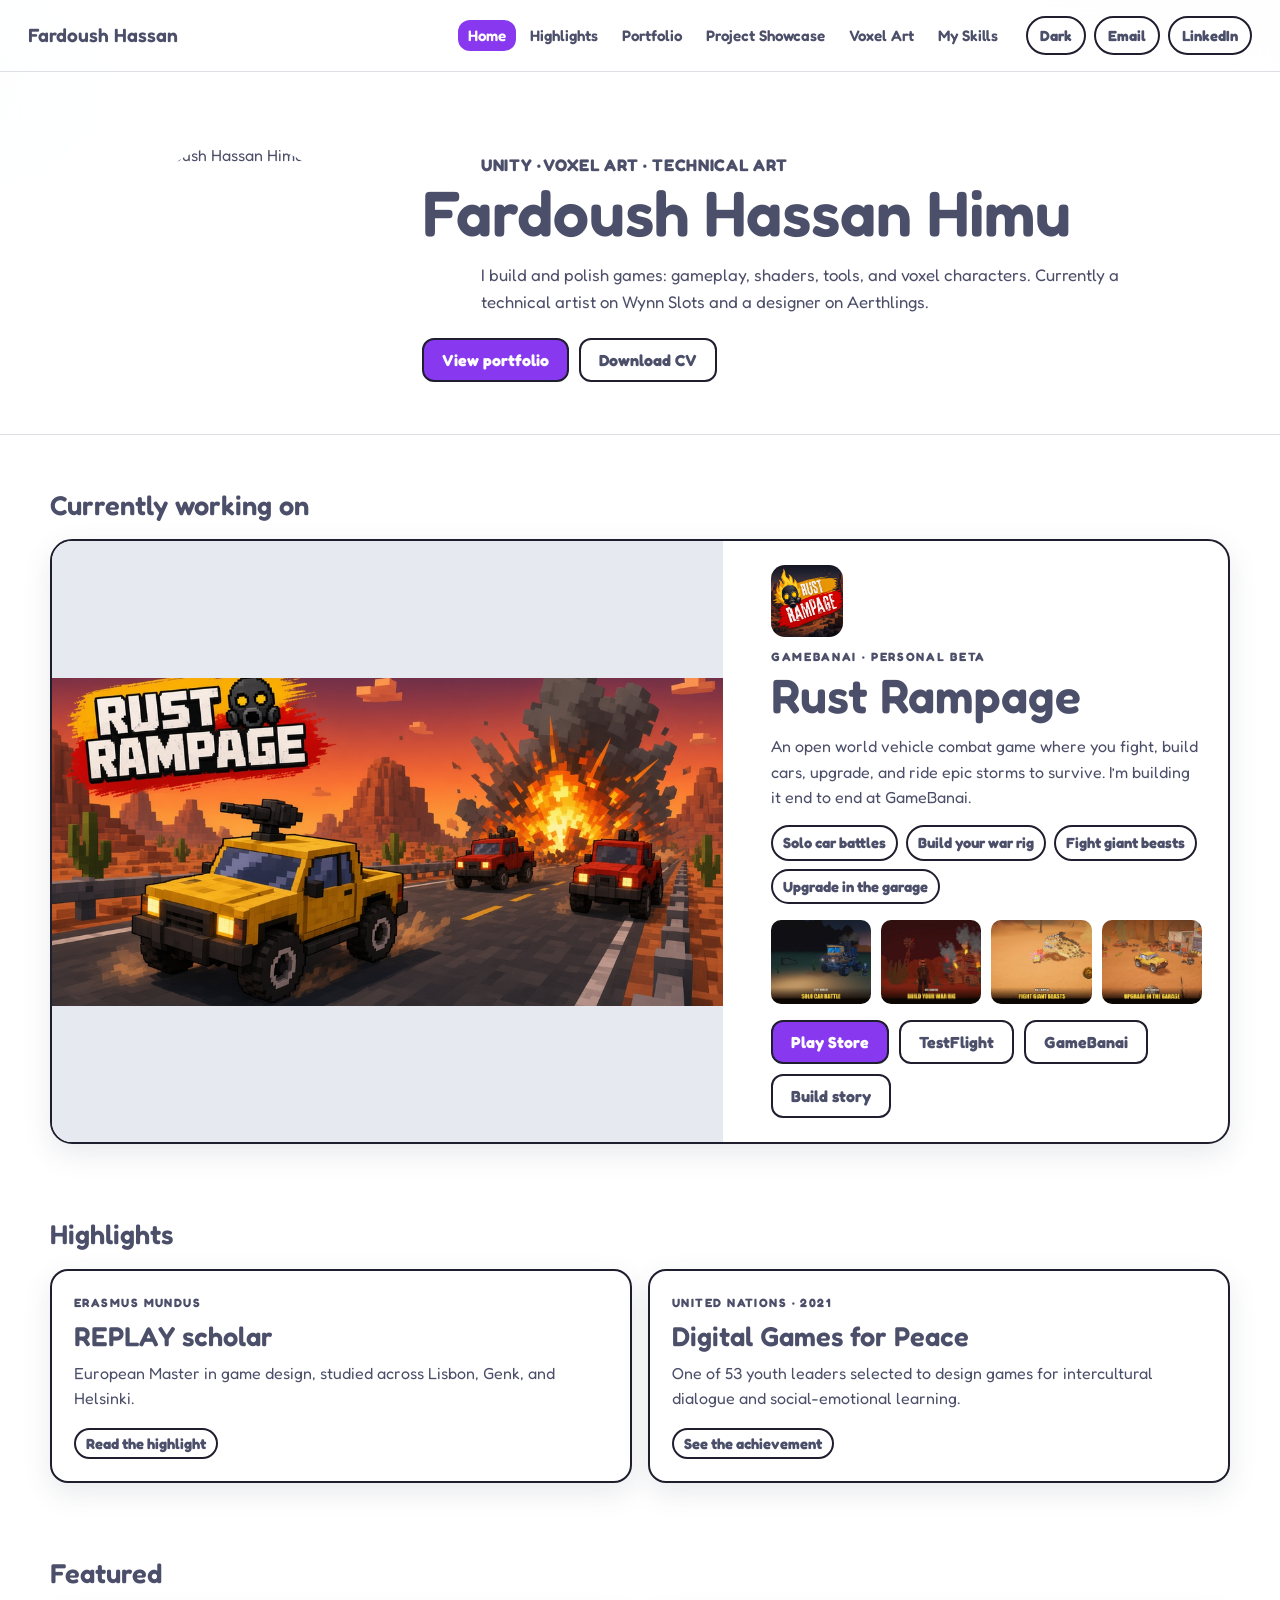
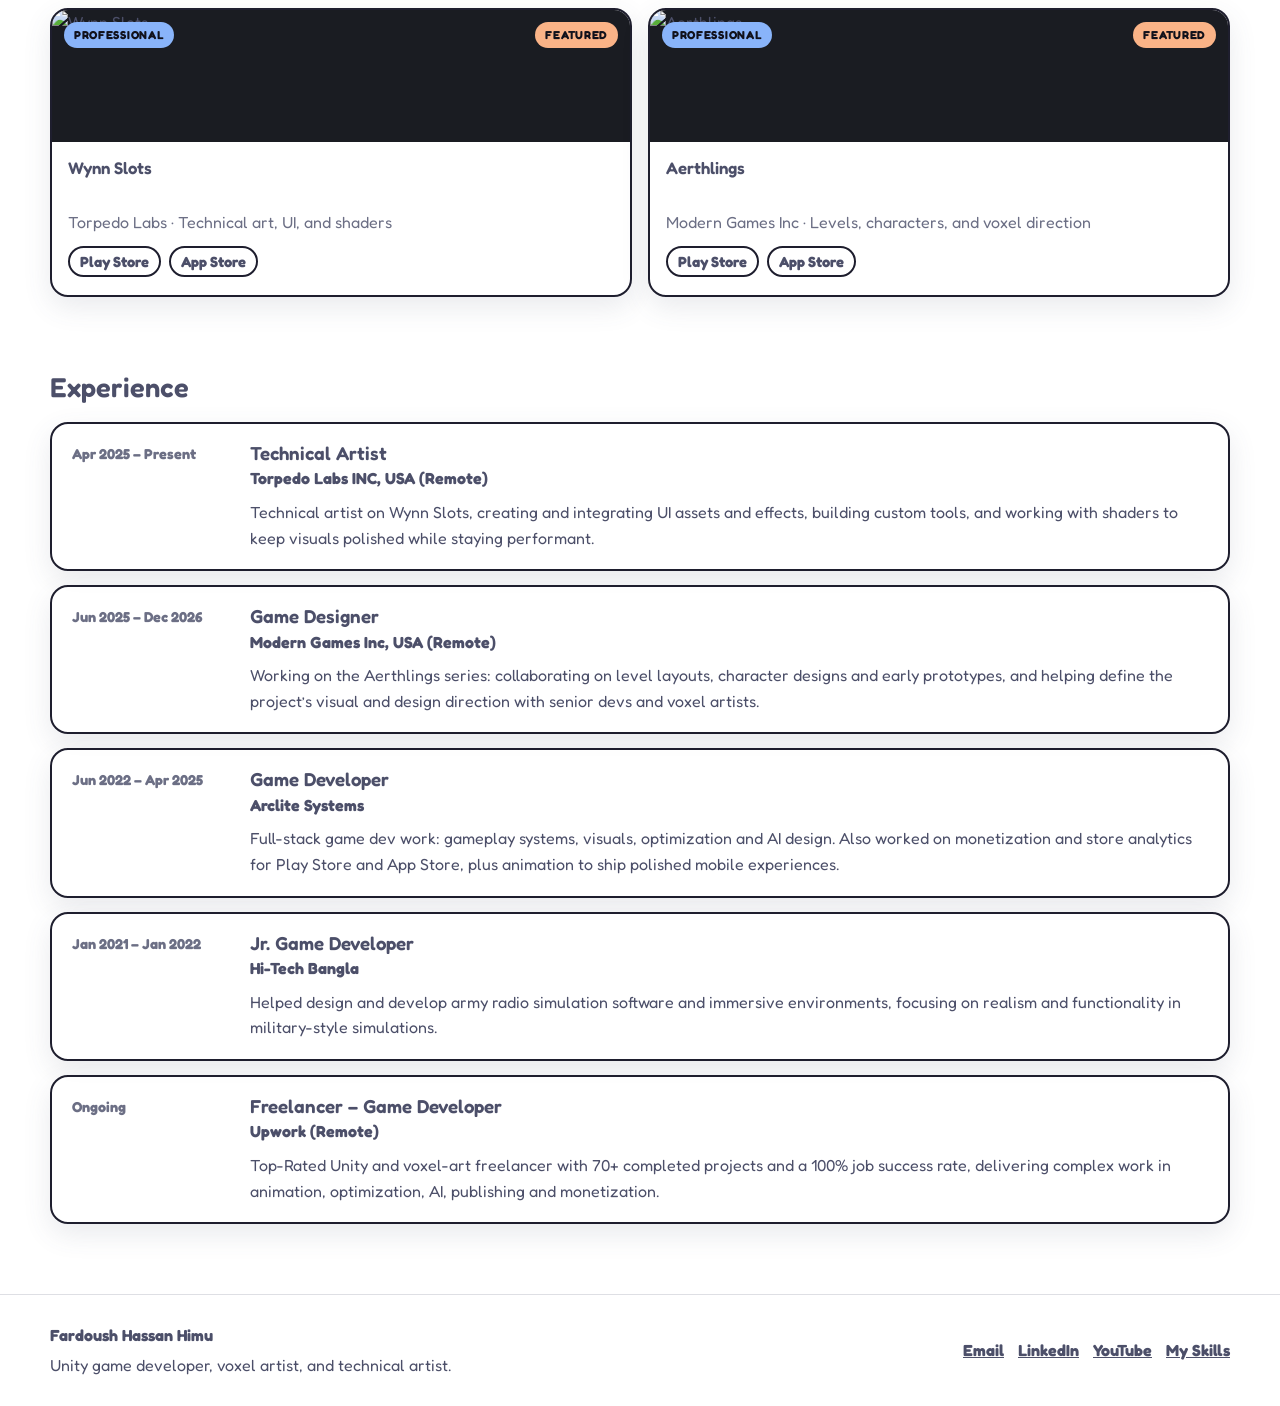
==== index.html @ 95cea566 "Polish the live site with theme-aware type, store tags, and page motion. Co-authored-by: Cursor <cur" ====
﻿<!DOCTYPE html>
<html lang="en">
<head>
  <meta charset="utf-8">
  <meta name="viewport" content="width=device-width, initial-scale=1">
  <script>
    (function () {
      var saved = localStorage.getItem("theme");
      document.documentElement.setAttribute("data-theme", saved === "dark" ? "dark" : "light");
    })();
  </script>
  <title>Home — Fardoush Hassan Himu</title>
  <link rel="preconnect" href="https://fonts.googleapis.com">
  <link rel="preconnect" href="https://fonts.gstatic.com" crossorigin>
  <link href="https://fonts.googleapis.com/css2?family=Manrope:wght@400;600;700;800&family=Sora:wght@600;700&display=swap" rel="stylesheet">
  <link rel="stylesheet" href="css/look.css?v=5">
</head>
<body>
  <header class="topbar">
    <a class="brand" href="index.html">Fardoush Hassan</a>
    <button class="nav-toggle" type="button" aria-expanded="false" aria-controls="site-nav">
      <span></span>
      <span class="sr-only">Menu</span>
    </button>
    <nav id="site-nav" class="site-nav" aria-label="Primary">
      <a href="index.html" class="is-current">Home</a>
      <a href="highlights.html">Highlights</a>
      <a href="portfolio.html">Portfolio</a>
      <a href="myContributions.html">Project Showcase</a>
      <a href="art.html">Voxel Art</a>
      <a href="mySkills.html">My Skills</a>
    </nav>
    <div class="nav-tools">
      <button class="theme-toggle" type="button" aria-pressed="false">Light</button>
      <a href="mailto:fardoush.hassan82271@gmail.com">Email</a>
      <a href="https://www.linkedin.com/in/md-fardoush-hassan/" target="_blank" rel="noopener">LinkedIn</a>
    </div>
  </header>

  <section class="page-hero">
    <div class="home-hero">
      <img class="portrait" src="images/profilePicture.jpg" alt="Fardoush Hassan Himu">
      <div>
        <p class="role-line">Unity · Voxel art · Technical art</p>
        <h1>Fardoush Hassan Himu</h1>
        <p>I build and polish games: gameplay, shaders, tools, and voxel characters. Currently a technical artist on Wynn Slots and a designer on Aerthlings.</p>
        <div class="hero-actions">
          <a class="btn btn-light" href="portfolio.html">View portfolio</a>
          <a class="btn btn-ghost" href="https://drive.google.com/file/d/1WO93JC_mYvBaLLRLZGwWwDaK1NmZVfpK/view?usp=sharing" target="_blank" rel="noopener">Download CV</a>
        </div>
      </div>
    </div>
  </section>

  <main>
    <section class="section">
      <div class="wrap">
        <h2>Currently working on</h2>
        <article class="now" id="rust-rampage">
          <img class="now-art" src="images/rust/key-art.png" alt="Rust Rampage key art, a voxel truck chase through the desert">
          <div class="now-copy">
            <img class="now-logo" src="images/rust/logo.png" alt="Rust Rampage logo">
            <p class="now-kicker">GameBanai · Personal beta</p>
            <h2>Rust Rampage</h2>
            <p>An open world vehicle combat game where you fight, build cars, upgrade, and ride epic storms to survive. I’m building it end to end at GameBanai.</p>
            <div class="now-points">
              <span>Solo car battles</span>
              <span>Build your war rig</span>
              <span>Fight giant beasts</span>
              <span>Upgrade in the garage</span>
            </div>
            <div class="shot-row">
              <img src="images/rust/solo-battle.jpg" alt="A built war rig in the desert">
              <img src="images/rust/war-rig.jpg" alt="A character in front of a burning outpost">
              <img src="images/rust/beasts.jpg" alt="A truck fighting a giant sand beast">
              <img src="images/rust/garage.jpg" alt="A yellow truck outside the garage">
            </div>
            <div class="hero-actions">
              <a class="btn btn-light" href="https://play.google.com/store/apps/details?id=com.GameBanai.RustRampage" target="_blank" rel="noopener">Play Store</a>
              <a class="btn btn-ghost" href="https://testflight.apple.com/join/JTwbRMvD" target="_blank" rel="noopener">TestFlight</a>
              <a class="btn btn-ghost" href="https://gamebanai.com" target="_blank" rel="noopener">GameBanai</a>
              <a class="btn btn-ghost" href="myContributions.html#rust-rampage">Build story</a>
            </div>
          </div>
        </article>
      </div>
    </section>

    <section class="section">
      <div class="wrap">
        <h2>Highlights</h2>
        <div class="award-grid">
          <article class="award">
            <p class="kicker">Erasmus Mundus</p>
            <h2>REPLAY scholar</h2>
            <p>European Master in game design, studied across Lisbon, Genk, and Helsinki.</p>
            <div class="source-links">
              <a class="text-btn" href="highlights.html#erasmus">Read the highlight</a>
            </div>
          </article>
          <article class="award">
            <p class="kicker">United Nations · 2021</p>
            <h2>Digital Games for Peace</h2>
            <p>One of 53 youth leaders selected to design games for intercultural dialogue and social-emotional learning.</p>
            <div class="source-links">
              <a class="text-btn" href="highlights.html#games-for-peace">See the achievement</a>
            </div>
          </article>
        </div>
      </div>
    </section>

    <section class="section">
      <div class="wrap">
        <h2>Featured</h2>
        <div class="featured-grid">
          <article class="game-card">
            <div class="game-shot">
              <img src="images/wynnSlots.png" alt="Wynn Slots">
              <span class="badge badge-pro">Professional</span>
              <span class="badge badge-feature">Featured</span>
            </div>
            <div class="game-body">
              <h3>Wynn Slots</h3>
              <p class="game-meta">Torpedo Labs · Technical art, UI, and shaders</p>
              <div class="game-links">
                <a class="text-btn" href="https://play.google.com/store/apps/details?id=com.torpedolabs.wynn.slots&hl=en" target="_blank" rel="noopener">Play Store</a>
                <a class="text-btn" href="https://apps.apple.com/us/app/wynn-slots-las-vegas-casino/id1323336775" target="_blank" rel="noopener">App Store</a>
              </div>
            </div>
          </article>
          <article class="game-card">
            <div class="game-shot">
              <img src="images/aerthlings.png" alt="Aerthlings">
              <span class="badge badge-pro">Professional</span>
              <span class="badge badge-feature">Featured</span>
            </div>
            <div class="game-body">
              <h3>Aerthlings</h3>
              <p class="game-meta">Modern Games Inc · Levels, characters, and voxel direction</p>
              <div class="game-links">
                <a class="text-btn" href="https://play.google.com/store/apps/details?id=com.moderngames.aerthlings&hl=en" target="_blank" rel="noopener">Play Store</a>
                <a class="text-btn" href="https://apps.apple.com/us/app/aerthlings/id6449201808" target="_blank" rel="noopener">App Store</a>
              </div>
            </div>
          </article>
        </div>
      </div>
    </section>

    <section class="section">
      <div class="wrap">
        <h2>Experience</h2>
        <div class="experience">
          <article class="job">
            <time>Apr 2025 – Present</time>
            <div>
              <h3>Technical Artist</h3>
              <p class="company">Torpedo Labs INC, USA (Remote)</p>
              <p>Technical artist on Wynn Slots, creating and integrating UI assets and effects, building custom tools, and working with shaders to keep visuals polished while staying performant.</p>
            </div>
          </article>
          <article class="job">
            <time>Jun 2025 – Dec 2026</time>
            <div>
              <h3>Game Designer</h3>
              <p class="company">Modern Games Inc, USA (Remote)</p>
              <p>Working on the Aerthlings series: collaborating on level layouts, character designs and early prototypes, and helping define the project’s visual and design direction with senior devs and voxel artists.</p>
            </div>
          </article>
          <article class="job">
            <time>Jun 2022 – Apr 2025</time>
            <div>
              <h3>Game Developer</h3>
              <p class="company">Arclite Systems</p>
              <p>Full-stack game dev work: gameplay systems, visuals, optimization and AI design. Also worked on monetization and store analytics for Play Store and App Store, plus animation to ship polished mobile experiences.</p>
            </div>
          </article>
          <article class="job">
            <time>Jan 2021 – Jan 2022</time>
            <div>
              <h3>Jr. Game Developer</h3>
              <p class="company">Hi-Tech Bangla</p>
              <p>Helped design and develop army radio simulation software and immersive environments, focusing on realism and functionality in military-style simulations.</p>
            </div>
          </article>
          <article class="job">
            <time>Ongoing</time>
            <div>
              <h3>Freelancer – Game Developer</h3>
              <p class="company">Upwork (Remote)</p>
              <p>Top-Rated Unity and voxel-art freelancer with 70+ completed projects and a 100% job success rate, delivering complex work in animation, optimization, AI, publishing and monetization.</p>
            </div>
          </article>
        </div>
      </div>
    </section>
  </main>

  <footer class="site-foot">
    <div class="wrap">
      <div>
        <strong>Fardoush Hassan Himu</strong>
        <p>Unity game developer, voxel artist, and technical artist.</p>
      </div>
      <div class="foot-links">
        <a href="mailto:fardoush.hassan82271@gmail.com">Email</a>
        <a href="https://www.linkedin.com/in/md-fardoush-hassan/" target="_blank" rel="noopener">LinkedIn</a>
        <a href="https://www.youtube.com/channel/UCMb7AAhzo5HtcWAdxNUkHGg" target="_blank" rel="noopener">YouTube</a>
        <a href="mySkills.html">My Skills</a>
      </div>
    </div>
  </footer>
  <script src="js/look.js?v=2"></script>
</body>
</html>
---- css/look.css ----
@import url("https://fonts.googleapis.com/css2?family=Fredoka:wght@400;500;600;700&display=swap");

:root {
  --ink: #cdd6f4;
  --muted: #a6adc8;
  --line: rgba(88, 91, 112, 0.85);
  --paper: #11111b;
  --card: rgba(49, 50, 68, 0.62);
  --nav: rgba(24, 24, 37, 0.78);
  --accent: #cba6f7;
  --yellow: #cba6f7;
  --purple: #b4befe;
  --personal: #a6e3a1;
  --pro: #89b4fa;
  --shadow: 0 12px 32px rgba(17, 17, 27, 0.45);
  --radius: 18px;
  --sans: "Fredoka", "Trebuchet MS", sans-serif;
  --display: "Fredoka", "Trebuchet MS", sans-serif;
}

* { box-sizing: border-box; }
html { scroll-behavior: smooth; }
body {
  margin: 0;
  background-color: #11111b;
  background-image:
    radial-gradient(900px 420px at 100% -10%, rgba(203, 166, 247, 0.18), transparent 55%),
    radial-gradient(800px 420px at -10% 10%, rgba(137, 180, 250, 0.14), transparent 50%);
  background-attachment: fixed;
  color: var(--ink);
  font-family: var(--sans);
  font-size: 16px;
  line-height: 1.6;
}
img { max-width: 100%; display: block; }
a { color: inherit; }
button, input { font: inherit; }
.sr-only {
  position: absolute;
  width: 1px;
  height: 1px;
  padding: 0;
  margin: -1px;
  overflow: hidden;
  clip: rect(0, 0, 0, 0);
  border: 0;
}

.topbar {
  position: sticky;
  top: 0;
  z-index: 30;
  display: flex;
  align-items: center;
  gap: 18px;
  min-height: 72px;
  padding: 10px 28px;
  background: var(--nav);
  color: var(--ink);
  border-bottom: 1px solid var(--line);
  backdrop-filter: blur(16px);
  -webkit-backdrop-filter: blur(16px);
}
.brand {
  font-family: var(--display);
  font-weight: 600;
  font-size: 1.2rem;
  letter-spacing: 0;
  text-decoration: none;
  white-space: nowrap;
  color: #fff;
  -webkit-text-stroke: 1px #11111b;
  paint-order: stroke fill;
}
.site-nav {
  display: flex;
  align-items: center;
  justify-content: flex-end;
  flex-wrap: wrap;
  gap: 4px;
  margin-left: auto;
}
.site-nav a {
  text-decoration: none;
  color: var(--ink);
  font-family: var(--sans);
  font-size: 0.95rem;
  font-weight: 600;
  letter-spacing: 0;
  text-transform: none;
  -webkit-text-stroke: 0;
  text-shadow: none;
  padding: 8px 10px;
  border-radius: 12px;
  line-height: 1;
}
.site-nav a:hover,
.site-nav a.is-current {
  color: #11111b;
  background: #cba6f7;
  box-shadow: none;
}
.nav-tools {
  display: flex;
  align-items: center;
  gap: 8px;
}
.nav-tools a {
  text-decoration: none;
  color: var(--ink);
  background: rgba(255, 255, 255, 0.08);
  border: 1px solid var(--line);
  border-radius: 999px;
  padding: 6px 12px;
  font-size: 0.92rem;
  font-weight: 700;
  box-shadow: none;
  backdrop-filter: blur(10px);
}
.nav-tools a:hover { background: rgba(203, 166, 247, 0.28); color: var(--ink); }
.nav-toggle {
  display: none;
  margin-left: auto;
  width: 44px;
  height: 44px;
  border: 0;
  border-radius: 10px;
  background: transparent;
  color: #fff;
  cursor: pointer;
}
.nav-toggle span,
.nav-toggle span:before,
.nav-toggle span:after {
  display: block;
  width: 18px;
  height: 2px;
  background: #fff4ea;
  position: relative;
  margin: 0 auto;
}
.nav-toggle span:before,
.nav-toggle span:after {
  content: "";
  position: absolute;
  left: 0;
}
.nav-toggle span:before { top: -6px; }
.nav-toggle span:after { top: 6px; }

.page-hero {
  background: rgba(30, 30, 46, 0.55);
  color: var(--ink);
  text-align: center;
  padding: 64px 20px 52px;
  border-bottom: 1px solid var(--line);
  backdrop-filter: blur(18px);
  -webkit-backdrop-filter: blur(18px);
}
.page-hero h1 {
  margin: 0;
  font-family: var(--display);
  font-size: clamp(40px, 6vw, 76px);
  letter-spacing: 0;
  line-height: 1.05;
  text-transform: uppercase;
  color: var(--ink);
  -webkit-text-stroke: 2px #11111b;
  paint-order: stroke fill;
  text-shadow:
    2px 2px 0 #11111b,
    -2px 2px 0 #11111b,
    2px -2px 0 #11111b,
    -2px -2px 0 #11111b;
  font-weight: 600;
}
.page-hero p {
  max-width: 640px;
  margin: 16px auto 0;
  color: var(--muted);
  font-size: 1.05rem;
}
.legend {
  display: flex;
  flex-wrap: wrap;
  justify-content: center;
  gap: 18px 28px;
  list-style: none;
  padding: 0;
  margin: 28px 0 0;
  color: var(--muted);
  font-size: 0.92rem;
}
.legend li { display: flex; align-items: center; gap: 8px; }
.dot {
  width: 9px;
  height: 9px;
  border-radius: 50%;
  background: var(--accent);
  display: inline-block;
}
.dot.green { background: #3dce7a; }
.dot.blue { background: #8eb6ff; }
.dot.white { background: #fff; }

.wrap {
  width: min(1180px, calc(100% - 36px));
  margin: 0 auto;
}
.section {
  padding: 54px 0 20px;
}
h1, .section h2, .now h2, .replay h2, .case h2 {
  -webkit-text-stroke: 2px #11111b;
  paint-order: stroke fill;
  font-weight: 600;
  text-shadow:
    2px 2px 0 #11111b,
    -2px 2px 0 #11111b,
    2px -2px 0 #11111b,
    -2px -2px 0 #11111b;
}
h3, .game-body h3, .job h3, .skill h2, .award h2, .concept h3 {
  -webkit-text-stroke: 1px #11111b;
  paint-order: stroke fill;
  font-weight: 600;
}
.kicker, .now-kicker, .role-line, .site-nav a, p, li, .game-meta, .job time, .company, button, .text-btn {
  -webkit-text-stroke: 0;
  text-shadow: none;
}
.section h2 {
  margin: 0 0 18px;
  font-family: var(--display);
  font-size: 1.7rem;
  letter-spacing: 0;
  line-height: 1.2;
  color: var(--ink);
  -webkit-text-stroke: 2px #11111b;
  paint-order: stroke fill;
  text-shadow:
    2px 2px 0 #11111b,
    -2px 2px 0 #11111b,
    2px -2px 0 #11111b,
    -2px -2px 0 #11111b;
}

.featured-grid,
.game-grid {
  display: grid;
  gap: 16px;
}
.featured-grid { grid-template-columns: 1fr 1fr; }
.featured-grid.cols-3 { grid-template-columns: repeat(3, 1fr); }
.game-grid { grid-template-columns: repeat(3, 1fr); }

.game-card, .award, .job, .skill, .case, .now, .replay, .art-tile {
  box-shadow: var(--shadow);
  border: 2px solid #ffffff;
  backdrop-filter: blur(16px);
  -webkit-backdrop-filter: blur(16px);
}
.text-btn, .btn, .filters button, .nav-tools a, .theme-toggle, .now-points span {
  border: 2px solid #ffffff;
}
.story-link {
  color: var(--accent);
  font-weight: 700;
  text-decoration: none;
  background: none;
  border: 0;
  box-shadow: none;
  padding: 4px 0;
}
.game-card {
  background: var(--card);
  border-radius: var(--radius);
  overflow: hidden;
  display: flex;
  flex-direction: column;
  min-width: 0;
}
.game-card[hidden] { display: none; }
.game-shot {
  position: relative;
  height: 132px;
  background: #1a1c22;
  overflow: hidden;
}
.game-shot img {
  width: 100%;
  height: 100%;
  object-fit: cover;
  object-position: center;
}
.now {
  display: grid;
  grid-template-columns: minmax(0, 1.25fr) minmax(0, 0.9fr);
  gap: 22px;
  align-items: stretch;
  background: rgba(49, 50, 68, 0.62);
  color: var(--ink);
  border: 1px solid var(--line);
  border-radius: 22px;
  overflow: hidden;
}
.now-art {
  width: 100%;
  height: 100%;
  min-height: 280px;
  object-fit: contain;
  object-position: center;
  background: rgba(24, 24, 37, 0.45);
}
.now-copy { padding: 24px 26px; }
.now-kicker {
  margin: 0 0 8px;
  color: var(--accent);
  font-size: 0.75rem;
  font-weight: 800;
  letter-spacing: 0.14em;
  text-transform: uppercase;
}
.now h2 {
  margin: 0;
  font-family: var(--display);
  font-size: clamp(32px, 4vw, 48px);
  letter-spacing: 0;
  color: var(--ink);
}
.now-logo {
  width: 72px;
  height: 72px;
  object-fit: contain;
  border-radius: 14px;
  margin-bottom: 10px;
}
.now p { margin: 10px 0 0; color: var(--ink); }
.now-points {
  display: flex;
  flex-wrap: wrap;
  gap: 8px;
  margin-top: 14px;
}
.now-points span {
  border: 1px solid var(--line);
  background: rgba(255, 255, 255, 0.08);
  color: var(--ink);
  border-radius: 999px;
  padding: 4px 10px;
  font-size: 0.92rem;
  font-weight: 700;
}
.shot-row {
  display: grid;
  grid-template-columns: repeat(4, 1fr);
  gap: 10px;
  margin-top: 16px;
}
.shot-row img {
  width: 100%;
  height: 84px;
  object-fit: cover;
  object-position: center;
  border-radius: 10px;
}
.now .hero-actions { margin-top: 16px; }
.badge {
  position: absolute;
  top: 12px;
  border-radius: 999px;
  padding: 4px 10px;
  font-size: 0.72rem;
  font-weight: 800;
  letter-spacing: 0.06em;
  text-transform: uppercase;
}
.badge-personal { left: 12px; background: var(--personal); color: #11111b; }
.badge-pro { left: 12px; background: var(--pro); color: #11111b; }
.badge-feature { right: 12px; background: #fab387; color: #11111b; }
.game-body { padding: 16px 16px 18px; display: flex; flex-direction: column; gap: 10px; flex: 1; }
.game-body h3 {
  margin: 0;
  font-family: var(--display);
  font-size: 1.05rem;
  letter-spacing: 0;
  line-height: 1.25;
  min-height: 2.5em;
}
.game-meta { margin: 0; color: var(--muted); font-size: 1rem; }
.tags, .game-links, .filters, .tag-list { display: flex; flex-wrap: wrap; gap: 8px; }
.tags span, .tag-list button, .filters button, .text-btn {
  border-radius: 999px;
  padding: 5px 10px;
  font-size: 0.92rem;
  font-weight: 700;
}
.tags span { background: rgba(255, 255, 255, 0.08); color: #fff4ea; border: 1px solid var(--line); }
.game-links { margin-top: auto; }
.text-btn, .filters button, .tag-list button {
  border: 1px solid var(--line);
  background: rgba(255, 255, 255, 0.08);
  color: var(--ink);
  text-decoration: none;
  cursor: pointer;
}
.text-btn:hover, .filters button:hover, .tag-list button:hover { background: rgba(203, 166, 247, 0.22); }
.filters button[aria-pressed="true"],
.tag-list button[aria-pressed="true"] {
  background: #cba6f7;
  color: #11111b;
  border-color: #cba6f7;
  box-shadow: none;
}
.filters { margin-bottom: 18px; }
.count { opacity: 0.65; font-weight: 600; margin-left: 4px; }

.catalog {
  padding-bottom: 40px;
}
.campus-row {
  display: grid;
  grid-template-columns: repeat(3, 1fr);
  gap: 12px;
  margin-top: 22px;
}
.campus-row div {
  border: 1px solid var(--line);
  background: rgba(255, 255, 255, 0.06);
  border-radius: 14px;
  padding: 14px;
}
.campus-row strong { display: block; font-family: var(--display); font-size: 1.15rem; }
.campus-row span { color: #a6adc8; font-size: 0.88rem; }
.replay {
  background:
    radial-gradient(520px 220px at 100% 0%, rgba(203, 166, 247, 0.28), transparent 60%),
    #1e1e2e;
  color: var(--ink);
  border: 1px solid var(--line);
  border-radius: 22px;
  padding: 28px;
}
.replay h2 {
  margin: 6px 0 0;
  font-family: var(--display);
  font-size: clamp(32px, 4vw, 52px);
  letter-spacing: 0;
  color: var(--ink);
}
.replay p { max-width: 68ch; color: var(--ink); }
.tag-panel {
  background: var(--card);
  border: 1px solid var(--line);
  border-radius: var(--radius);
  padding: 16px;
  position: sticky;
  top: 90px;
}
.tag-panel h3 {
  margin: 0 0 12px;
  font-size: 0.92rem;
  letter-spacing: 0.12em;
  text-transform: uppercase;
}
.empty-note {
  margin: 8px 0 0;
  color: var(--muted);
}

.home-hero {
  display: grid;
  grid-template-columns: 280px 1fr;
  gap: 42px;
  align-items: center;
  text-align: left;
  width: min(1080px, calc(100% - 40px));
  margin: 0 auto;
}
.portrait {
  width: 240px;
  height: 240px;
  border-radius: 50%;
  object-fit: cover;
  border: 4px solid #fff;
  justify-self: center;
}
.home-hero h1 {
  text-transform: none;
  font-size: clamp(36px, 5vw, 64px);
  letter-spacing: 0;
  line-height: 1.05;
}
.role-line {
  margin-top: 8px;
  color: var(--accent);
  font-weight: 800;
  letter-spacing: 0.04em;
  text-transform: uppercase;
  font-size: 0.92rem;
}
.hero-actions { display: flex; flex-wrap: wrap; gap: 10px; margin-top: 22px; }
.btn {
  display: inline-flex;
  align-items: center;
  justify-content: center;
  text-decoration: none;
  border-radius: 12px;
  padding: 12px 18px;
  font-weight: 800;
  border: 2px solid transparent;
  line-height: 1;
}
.text-btn, .filters button, .tag-list button {
  display: inline-flex;
  align-items: center;
  justify-content: center;
  line-height: 1.2;
  box-shadow: none;
}
.btn-light { background: #cba6f7; color: #11111b; border: 1px solid #cba6f7; box-shadow: none; }
.btn-ghost { background: rgba(205, 214, 244, 0.08); color: var(--ink); border: 1px solid rgba(88, 91, 112, 0.85); box-shadow: none; }
.btn:hover { transform: translateY(-1px); }

.experience { display: grid; gap: 14px; padding-bottom: 30px; }
.job {
  display: grid;
  grid-template-columns: 160px minmax(0, 1fr);
  gap: 18px;
  align-items: start;
  background: var(--card);
  border: 1px solid var(--line);
  border-radius: var(--radius);
  padding: 18px 20px;
}
.job time { color: var(--muted); font-weight: 800; font-size: 0.9rem; }
.job h3 { margin: 0; font-family: var(--display); letter-spacing: 0; line-height: 1.2; }
.job .company { margin: 2px 0 8px; font-weight: 700; }
.job p, .award p, .concept p, .video-block p, .skill p, .replay p { margin: 0; color: var(--ink); }

.case-list { display: grid; gap: 22px; padding-bottom: 48px; }
.case {
  display: grid;
  grid-template-columns: minmax(0, 1.05fr) minmax(0, 1.2fr);
  gap: 26px;
  align-items: start;
  background: var(--card);
  border: 1px solid var(--line);
  border-radius: 22px;
  padding: 18px;
  box-shadow: var(--shadow);
}
.case:nth-child(even) .case-copy { order: 2; }
.case img {
  width: 100%;
  height: auto;
  object-fit: contain;
  border-radius: 14px;
  background: rgba(24, 24, 37, 0.45);
}
.kicker {
  margin: 0 0 6px;
  font-size: 0.75rem;
  font-weight: 800;
  letter-spacing: 0.12em;
  text-transform: uppercase;
  color: var(--accent);
}
.case h2 { margin: 0; font-family: var(--display); letter-spacing: 0; font-size: 1.8rem; line-height: 1.15; }
.case .role { margin: 6px 0 0; font-weight: 800; }
.case .meta { margin: 0; color: var(--muted); }
.case ul { margin: 12px 0 0; padding-left: 18px; }
.case .game-links { margin-top: 16px; }

.award-grid, .concept-grid {
  display: grid;
  grid-template-columns: 1fr 1fr;
  gap: 16px;
}
.award, .concept {
  background: var(--card);
  border: 1px solid var(--line);
  border-radius: var(--radius);
  padding: 22px;
}
.award h2, .concept h3, .video-block h2 {
  margin: 8px 0;
  font-family: var(--display);
  letter-spacing: 0;
}
.award p, .concept p, .video-block p { margin: 0; color: var(--ink); }
.award .kicker, .concept .kicker { color: var(--accent); }
.video-frame {
  margin-top: 16px;
  background: #1a120c;
  border: 1px solid var(--line);
  border-radius: 18px;
  overflow: hidden;
}
.video-frame video { width: 100%; height: auto; display: block; }
.source-links { display: flex; flex-wrap: wrap; gap: 10px; margin-top: 16px; }

.skill-grid {
  display: grid;
  grid-template-columns: repeat(3, 1fr);
  gap: 18px;
  padding-bottom: 48px;
}
.skill {
  background: var(--card);
  border: 1px solid var(--line);
  border-radius: var(--radius);
  padding: 22px;
  box-shadow: var(--shadow);
}
.skill img { width: 54px; height: 54px; object-fit: contain; background: #fff; border-radius: 10px; padding: 6px; }
.skill h2 { margin: 12px 0 8px; font-size: 1.25rem; font-family: var(--display); }
.skill p { margin: 0; color: var(--ink); }
.skill .tool { margin-top: 12px; font-weight: 800; }

.site-foot {
  background: rgba(24, 24, 37, 0.78);
  color: var(--ink);
  padding: 28px 0;
  margin-top: 20px;
  border-top: 1px solid var(--line);
  backdrop-filter: blur(16px);
}
.site-foot .wrap {
  display: flex;
  justify-content: space-between;
  gap: 20px;
  align-items: center;
}
.site-foot strong { color: var(--ink); display: block; }
.site-foot p { margin: 4px 0 0; }
.foot-links { display: flex; flex-wrap: wrap; gap: 14px; }
.foot-links a { color: var(--ink); font-weight: 700; }

@media (max-width: 980px) {
  .featured-grid, .featured-grid.cols-3, .game-grid, .skill-grid, .case, .home-hero, .job, .now, .award-grid, .concept-grid { grid-template-columns: 1fr; }
  .shot-row { grid-template-columns: 1fr 1fr; }
  .now-art { height: 200px; }
  .now-copy { padding: 18px; }
  .shot-row { grid-template-columns: 1fr 1fr; }
  .game-shot { height: 120px; }
  .catalog { grid-template-columns: 1fr; }
  .tag-panel { position: static; }
  .case:nth-child(even) .case-copy { order: 0; }
  .case img { height: auto; }
  .home-hero { text-align: center; }
  .hero-actions { justify-content: center; }
  .site-foot .wrap { flex-direction: column; align-items: flex-start; }
}
@media (max-width: 860px) {
  .nav-toggle { display: inline-flex; align-items: center; justify-content: center; }
  .site-nav, .nav-tools { display: none; width: 100%; }
  .topbar.is-open { flex-wrap: wrap; padding-bottom: 16px; }
  .topbar.is-open .site-nav,
  .topbar.is-open .nav-tools {
    display: flex;
    flex-direction: column;
    align-items: flex-start;
    margin-left: 0;
  }
}
@media (max-width: 640px) {
  .game-grid, .campus-row { grid-template-columns: 1fr; }
  .shelf { grid-template-columns: 1fr; }
}

.shelf {
  display: grid;
  grid-template-columns: repeat(4, minmax(0, 1fr));
  gap: 14px;
}
.art-tile {
  width: 100%;
  margin: 0;
  padding: 0;
  border: 1px solid var(--line);
  border-radius: 16px;
  background: rgba(49, 50, 68, 0.72);
  color: var(--ink);
  cursor: pointer;
  overflow: hidden;
  text-align: left;
  box-shadow: var(--shadow);
}
.art-tile img {
  width: 100%;
  aspect-ratio: 1;
  object-fit: contain;
  display: block;
  background: rgba(24, 24, 37, 0.45);
}
.art-tile span {
  display: block;
  padding: 10px 12px 12px;
  font-weight: 800;
  font-size: 0.92rem;
}
.art-tile[hidden] { display: none; }
.art-tile:hover { border-color: var(--accent); }
#viewer {
  width: min(920px, calc(100% - 32px));
  padding: 0;
  border: 1px solid var(--line);
  border-radius: 18px;
  background: rgba(49, 50, 68, 0.72);
  color: var(--ink);
}
#viewer::backdrop { background: rgba(17, 17, 27, 0.72); }
#viewer img { width: 100%; height: auto; background: #181825; }
#viewer figcaption {
  display: flex;
  justify-content: space-between;
  align-items: center;
  gap: 12px;
  padding: 12px 14px 14px;
  margin: 0;
}
#viewer button {
  border: 0;
  border-radius: 10px;
  background: #cba6f7;
  color: #11111b;
  color: var(--ink);
  font-weight: 800;
  padding: 8px 12px;
  cursor: pointer;
}
@media (max-width: 1100px) {
  .shelf { grid-template-columns: repeat(3, minmax(0, 1fr)); }
}
@media (max-width: 760px) {
  .shelf { grid-template-columns: repeat(2, minmax(0, 1fr)); }
}

@view-transition {
  navigation: auto;
}

.topbar {
  view-transition-name: site-bar;
}

::view-transition-old(root) {
  animation: 180ms ease both vt-out;
}

::view-transition-new(root) {
  animation: 320ms cubic-bezier(0.2, 0.7, 0.2, 1) both vt-in;
}

@keyframes vt-out {
  to { opacity: 0; transform: translateY(-8px); }
}

@keyframes vt-in {
  from { opacity: 0; transform: translateY(14px); }
  to { opacity: 1; transform: none; }
}

@keyframes rise {
  from { opacity: 0; transform: translateY(12px); }
  to { opacity: 1; transform: none; }
}

.page-hero,
.section,
.site-foot {
  animation: rise 0.45s cubic-bezier(0.2, 0.7, 0.2, 1) both;
}

.section:nth-child(2) { animation-delay: 0.06s; }
.section:nth-child(3) { animation-delay: 0.1s; }

.game-card,
.art-tile,
.award,
.skill,
.job,
.case,
.text-btn,
.btn,
.filters button,
.nav-tools a,
.theme-toggle,
.site-nav a {
  transition: transform 0.2s ease, background-color 0.35s ease, color 0.35s ease, border-color 0.35s ease, box-shadow 0.2s ease;
}

body,
.topbar,
.page-hero,
.now,
.replay,
.site-foot {
  transition: background-color 0.35s ease, color 0.35s ease, border-color 0.35s ease;
}

.game-card:hover,
.art-tile:hover,
.award:hover,
.skill:hover {
  transform: translateY(-4px);
}

.game-shot img {
  transition: transform 0.45s ease;
}

.game-card:hover .game-shot img {
  transform: scale(1.05);
}

.btn:active,
.text-btn:active,
.theme-toggle:active,
.filters button:active {
  transform: translateY(1px);
}

@media (prefers-reduced-motion: reduce) {
  @view-transition {
    navigation: none;
  }

  *,
  *::before,
  *::after {
    animation: none !important;
    transition: none !important;
  }
}

.theme-toggle {
  border: 1px solid var(--line);
  background: rgba(255, 255, 255, 0.08);
  color: var(--ink);
  border-radius: 999px;
  padding: 6px 12px;
  font-size: 0.92rem;
  font-weight: 700;
  cursor: pointer;
}
.theme-toggle:hover { background: rgba(203, 166, 247, 0.28); }

html[data-theme="light"] {
  --ink: #4c4f69;
  --muted: #6c6f85;
  --line: rgba(76, 79, 105, 0.18);
  --paper: #ffffff;
  --card: rgba(255, 255, 255, 0.86);
  --nav: rgba(255, 255, 255, 0.9);
  --accent: #8839ef;
  --shadow: 0 10px 28px rgba(76, 79, 105, 0.12);
}
html[data-theme="light"] body {
  background-color: #ffffff;
  background-image:
    radial-gradient(900px 420px at 100% -10%, rgba(136, 57, 239, 0.1), transparent 55%),
    radial-gradient(800px 420px at -10% 10%, rgba(30, 102, 245, 0.08), transparent 50%);
  color: var(--ink);
}
html[data-theme="light"] .topbar,
html[data-theme="light"] .page-hero,
html[data-theme="light"] .site-foot,
html[data-theme="light"] .now,
html[data-theme="light"] .replay,
html[data-theme="light"] #viewer,
html[data-theme="light"] .art-tile {
  background: rgba(255, 255, 255, 0.88);
  color: #4c4f69;
}
html[data-theme="light"] .brand,
html[data-theme="light"] .site-nav a,
html[data-theme="light"] .nav-tools a,
html[data-theme="light"] .theme-toggle,
html[data-theme="light"] .page-hero,
html[data-theme="light"] .page-hero h1,
html[data-theme="light"] .page-hero p,
html[data-theme="light"] .legend,
html[data-theme="light"] .section h2,
html[data-theme="light"] h1,
html[data-theme="light"] h2,
html[data-theme="light"] h3,
html[data-theme="light"] .now p,
html[data-theme="light"] .replay p,
html[data-theme="light"] .job p,
html[data-theme="light"] .skill p,
html[data-theme="light"] .award p,
html[data-theme="light"] .text-btn,
html[data-theme="light"] .filters button,
html[data-theme="light"] .tags span,
html[data-theme="light"] .site-foot,
html[data-theme="light"] .site-foot strong,
html[data-theme="light"] .foot-links a,
html[data-theme="light"] .btn-ghost {
  color: #4c4f69;
  text-shadow: none;
}
html[data-theme="light"] h1,
html[data-theme="light"] h2,
html[data-theme="light"] h3,
html[data-theme="light"] .brand,
html[data-theme="light"] .section h2,
html[data-theme="light"] .page-hero h1 {
  -webkit-text-stroke: 1px #ffffff;
}
html[data-theme="light"] .site-nav a.is-current,
html[data-theme="light"] .btn-light,
html[data-theme="light"] .filters button[aria-pressed="true"],
html[data-theme="light"] #viewer button {
  color: #ffffff;
  background: #8839ef;
  border-color: #8839ef;
}
html[data-theme="light"] .nav-tools a,
html[data-theme="light"] .theme-toggle,
html[data-theme="light"] .text-btn,
html[data-theme="light"] .btn-ghost,
html[data-theme="light"] .filters button,
html[data-theme="light"] .tags span,
html[data-theme="light"] .now-points span {
  background: #ffffff;
  border-color: rgba(76, 79, 105, 0.18);
}
html[data-theme="light"] .now-art,
html[data-theme="light"] .case img,
html[data-theme="light"] .art-tile img,
html[data-theme="light"] #viewer img {
  background: #e6e9ef;
}
html[data-theme="light"] .game-card,
html[data-theme="light"] .award,
html[data-theme="light"] .job,
html[data-theme="light"] .skill,
html[data-theme="light"] .case,
html[data-theme="light"] .now,
html[data-theme="light"] .replay,
html[data-theme="light"] .art-tile,
html[data-theme="light"] .text-btn,
html[data-theme="light"] .btn,
html[data-theme="light"] .filters button,
html[data-theme="light"] .nav-tools a,
html[data-theme="light"] .theme-toggle,
html[data-theme="light"] .now-points span,
html[data-theme="light"] .btn-light,
html[data-theme="light"] .btn-ghost {
  border: 2px solid #1e1e2e;
}
html[data-theme="light"] .nav-toggle span:before,
html[data-theme="light"] .nav-toggle span:after {
  background: #4c4f69;
}
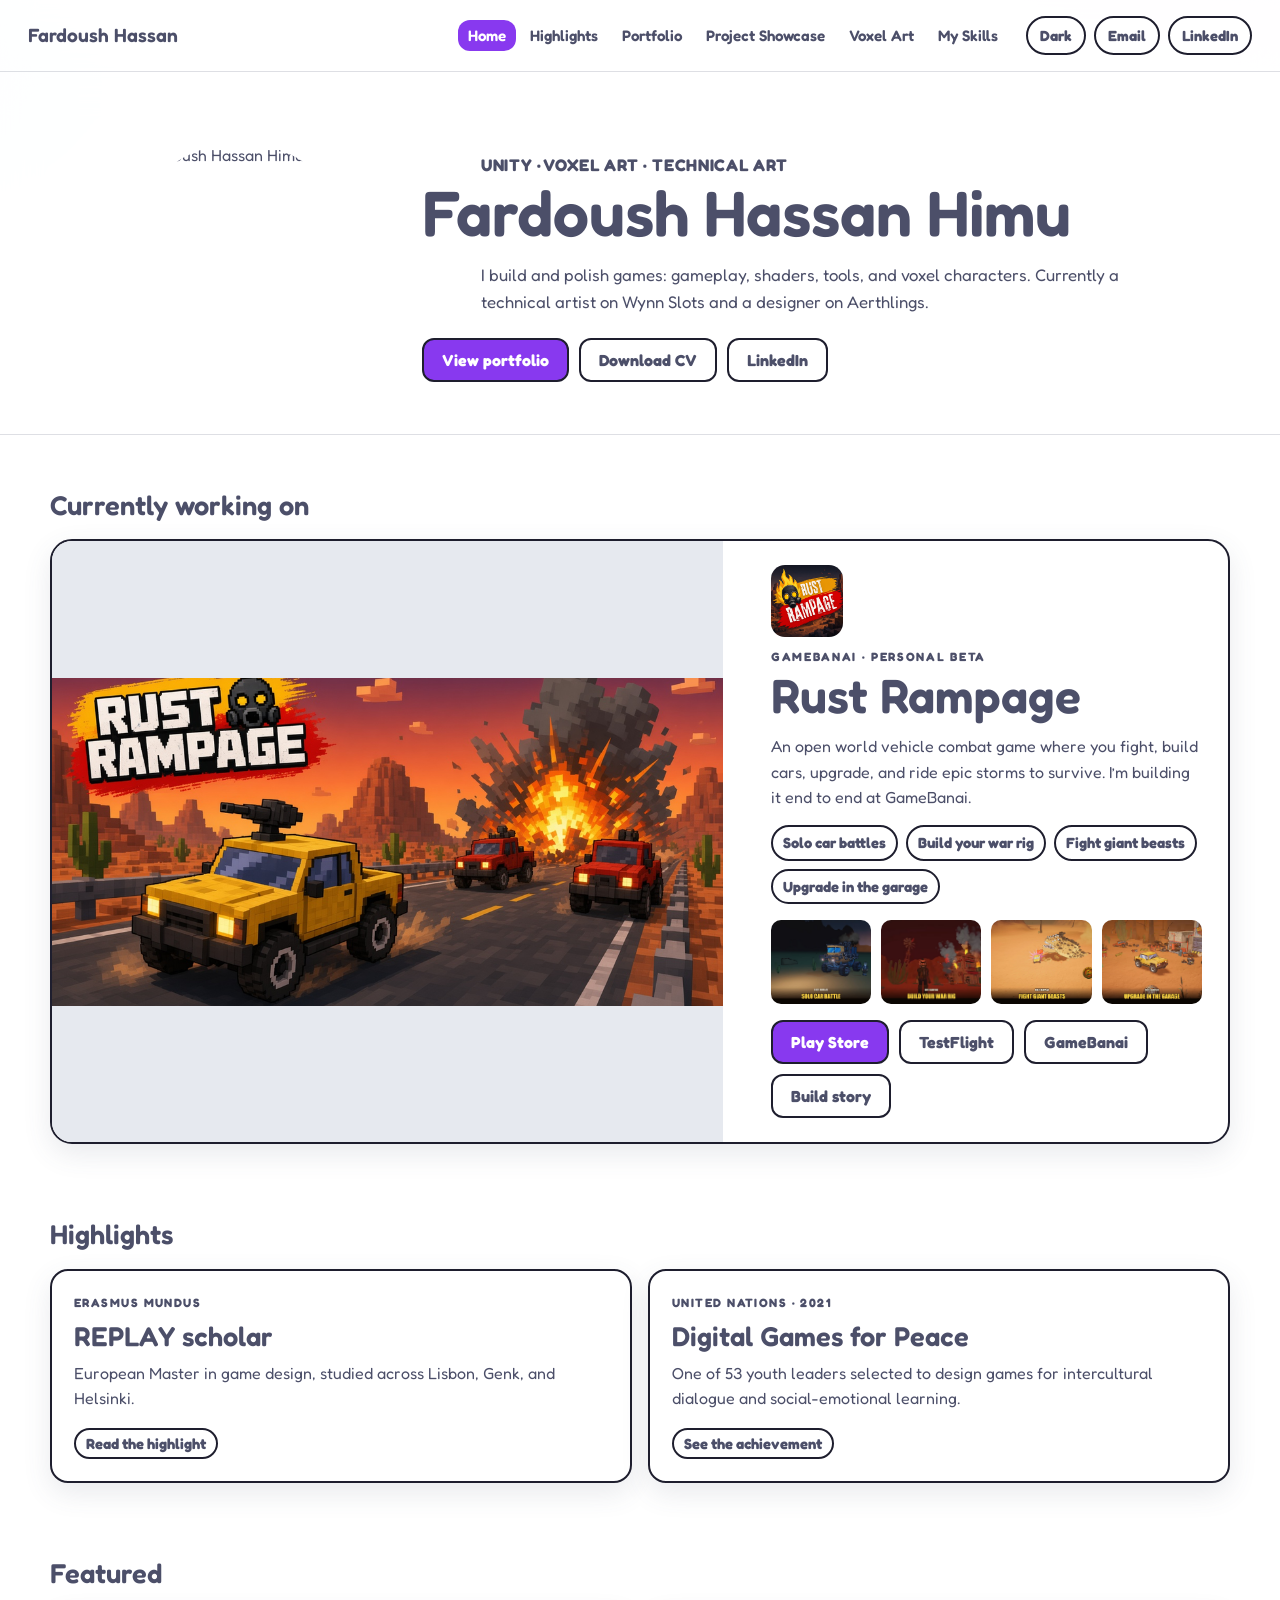
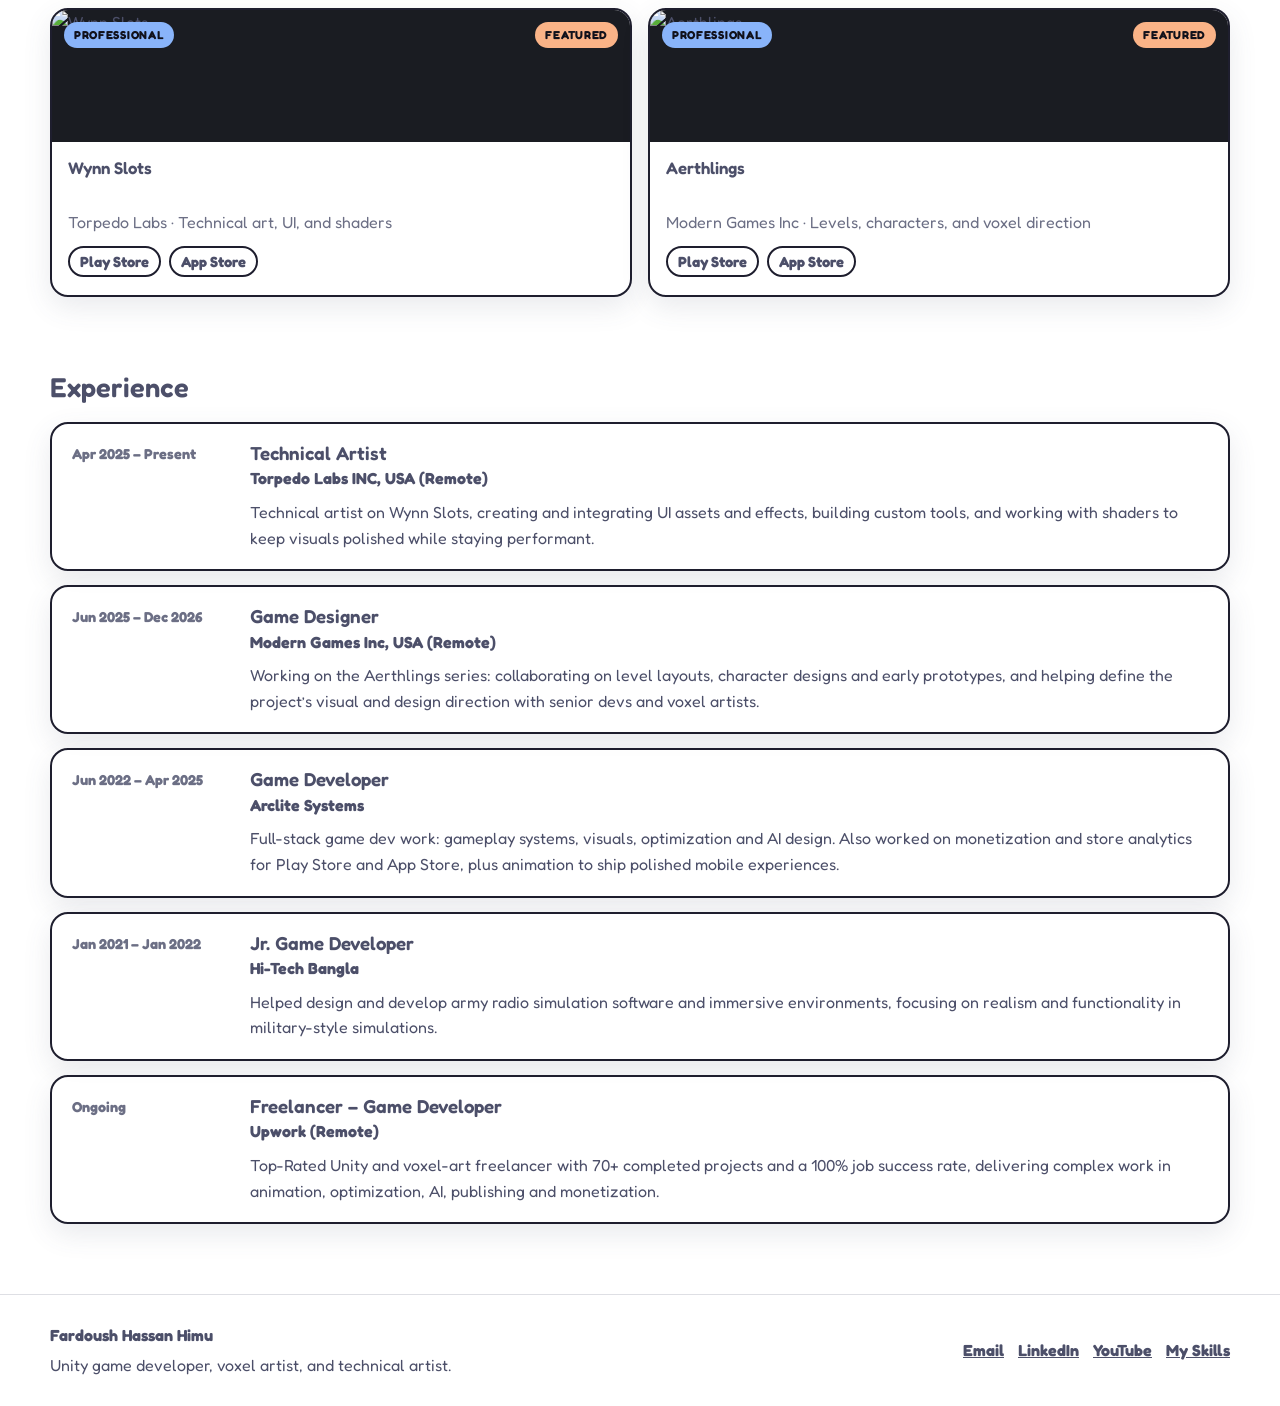
==== commit 0f17d4cb: "Add the LinkedIn profile to the home page and every footer. Co-authored-by: Cursor <cursoragent@curs" ====
--- a/index.html
+++ b/index.html
@@ -47,6 +47,7 @@
         <div class="hero-actions">
           <a class="btn btn-light" href="portfolio.html">View portfolio</a>
           <a class="btn btn-ghost" href="https://drive.google.com/file/d/1WO93JC_mYvBaLLRLZGwWwDaK1NmZVfpK/view?usp=sharing" target="_blank" rel="noopener">Download CV</a>
+          <a class="btn btn-ghost" href="https://www.linkedin.com/in/md-fardoush-hassan/" target="_blank" rel="noopener">LinkedIn</a>
         </div>
       </div>
     </div>
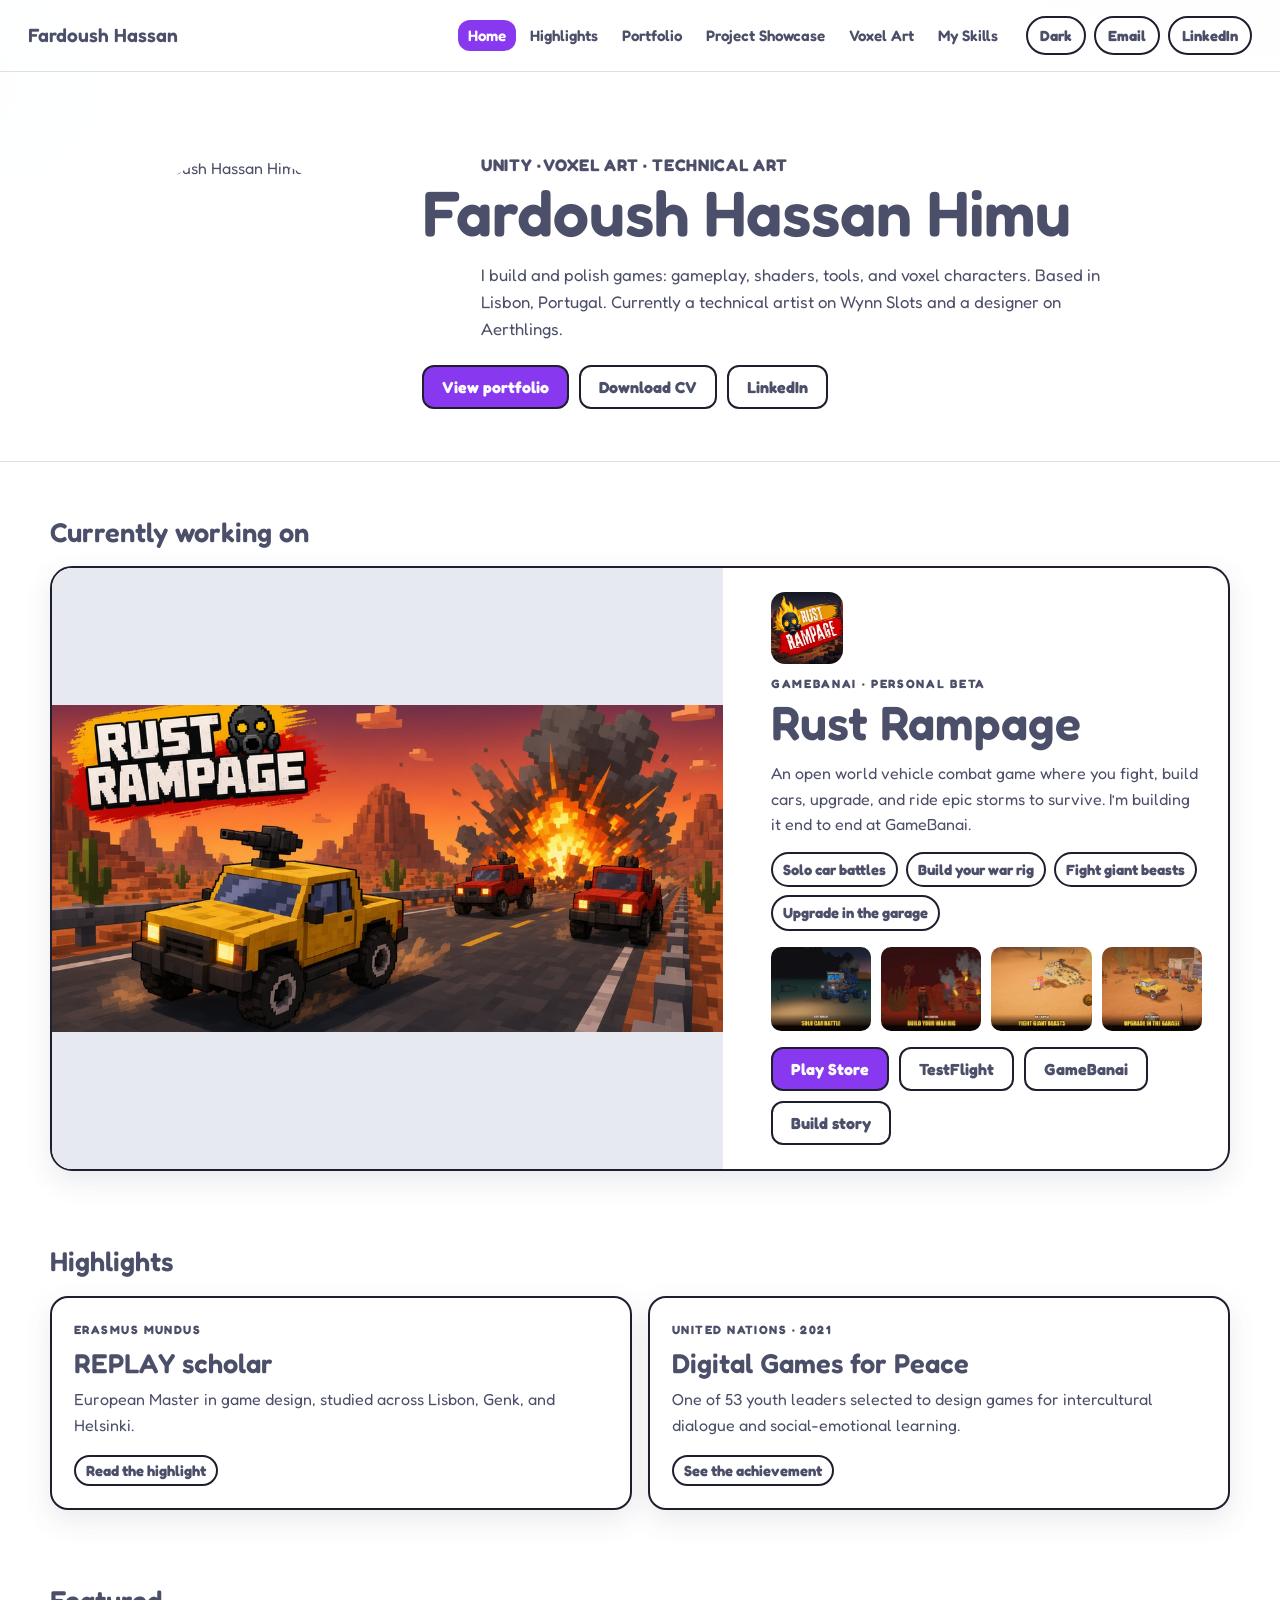
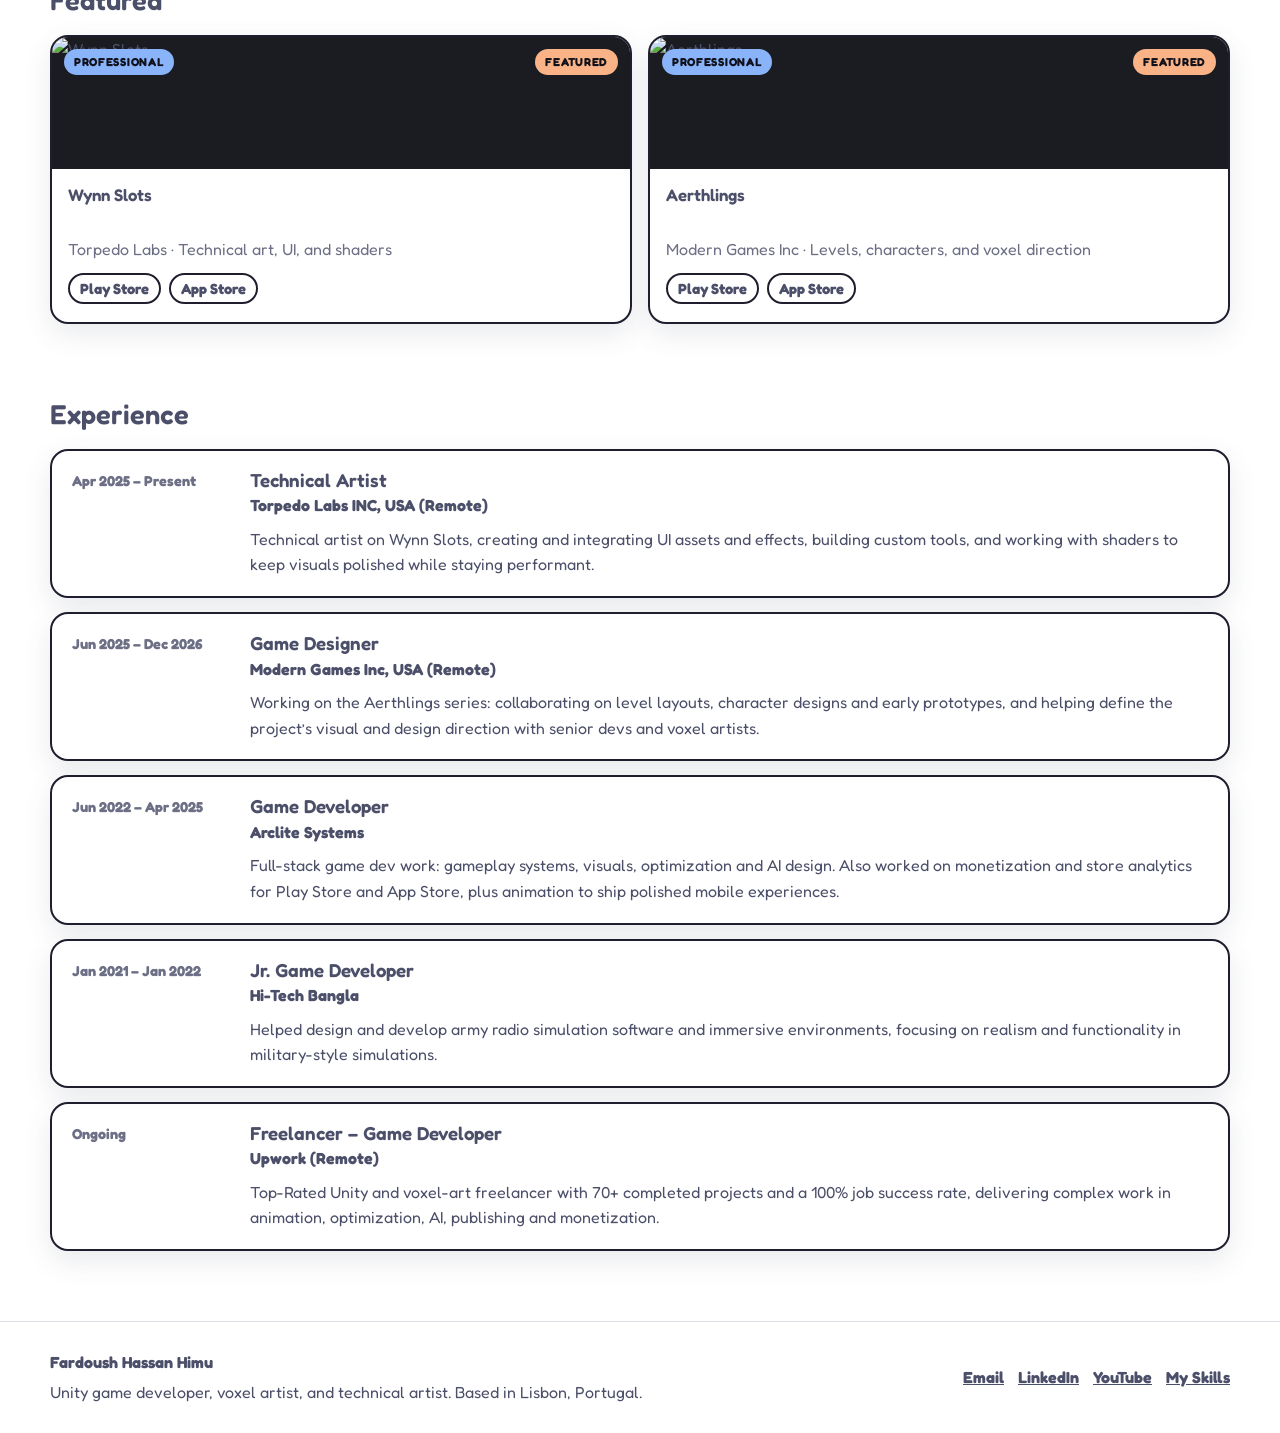
==== commit bdc5f3a0: "Show Lisbon, Portugal and use the Portugal LinkedIn profile URL. Co-authored-by: Cursor <cursoragent" ====
--- a/index.html
+++ b/index.html
@@ -33,7 +33,7 @@
     <div class="nav-tools">
       <button class="theme-toggle" type="button" aria-pressed="false">Light</button>
       <a href="mailto:fardoush.hassan82271@gmail.com">Email</a>
-      <a href="https://www.linkedin.com/in/md-fardoush-hassan/" target="_blank" rel="noopener">LinkedIn</a>
+      <a href="https://pt.linkedin.com/in/md-fardoush-hassan" target="_blank" rel="noopener">LinkedIn</a>
     </div>
   </header>
 
@@ -43,11 +43,11 @@
       <div>
         <p class="role-line">Unity · Voxel art · Technical art</p>
         <h1>Fardoush Hassan Himu</h1>
-        <p>I build and polish games: gameplay, shaders, tools, and voxel characters. Currently a technical artist on Wynn Slots and a designer on Aerthlings.</p>
+        <p>I build and polish games: gameplay, shaders, tools, and voxel characters. Based in Lisbon, Portugal. Currently a technical artist on Wynn Slots and a designer on Aerthlings.</p>
         <div class="hero-actions">
           <a class="btn btn-light" href="portfolio.html">View portfolio</a>
           <a class="btn btn-ghost" href="https://drive.google.com/file/d/1WO93JC_mYvBaLLRLZGwWwDaK1NmZVfpK/view?usp=sharing" target="_blank" rel="noopener">Download CV</a>
-          <a class="btn btn-ghost" href="https://www.linkedin.com/in/md-fardoush-hassan/" target="_blank" rel="noopener">LinkedIn</a>
+          <a class="btn btn-ghost" href="https://pt.linkedin.com/in/md-fardoush-hassan" target="_blank" rel="noopener">LinkedIn</a>
         </div>
       </div>
     </div>
@@ -202,11 +202,11 @@
     <div class="wrap">
       <div>
         <strong>Fardoush Hassan Himu</strong>
-        <p>Unity game developer, voxel artist, and technical artist.</p>
+        <p>Unity game developer, voxel artist, and technical artist. Based in Lisbon, Portugal.</p>
       </div>
       <div class="foot-links">
         <a href="mailto:fardoush.hassan82271@gmail.com">Email</a>
-        <a href="https://www.linkedin.com/in/md-fardoush-hassan/" target="_blank" rel="noopener">LinkedIn</a>
+        <a href="https://pt.linkedin.com/in/md-fardoush-hassan" target="_blank" rel="noopener">LinkedIn</a>
         <a href="https://www.youtube.com/channel/UCMb7AAhzo5HtcWAdxNUkHGg" target="_blank" rel="noopener">YouTube</a>
         <a href="mySkills.html">My Skills</a>
       </div>
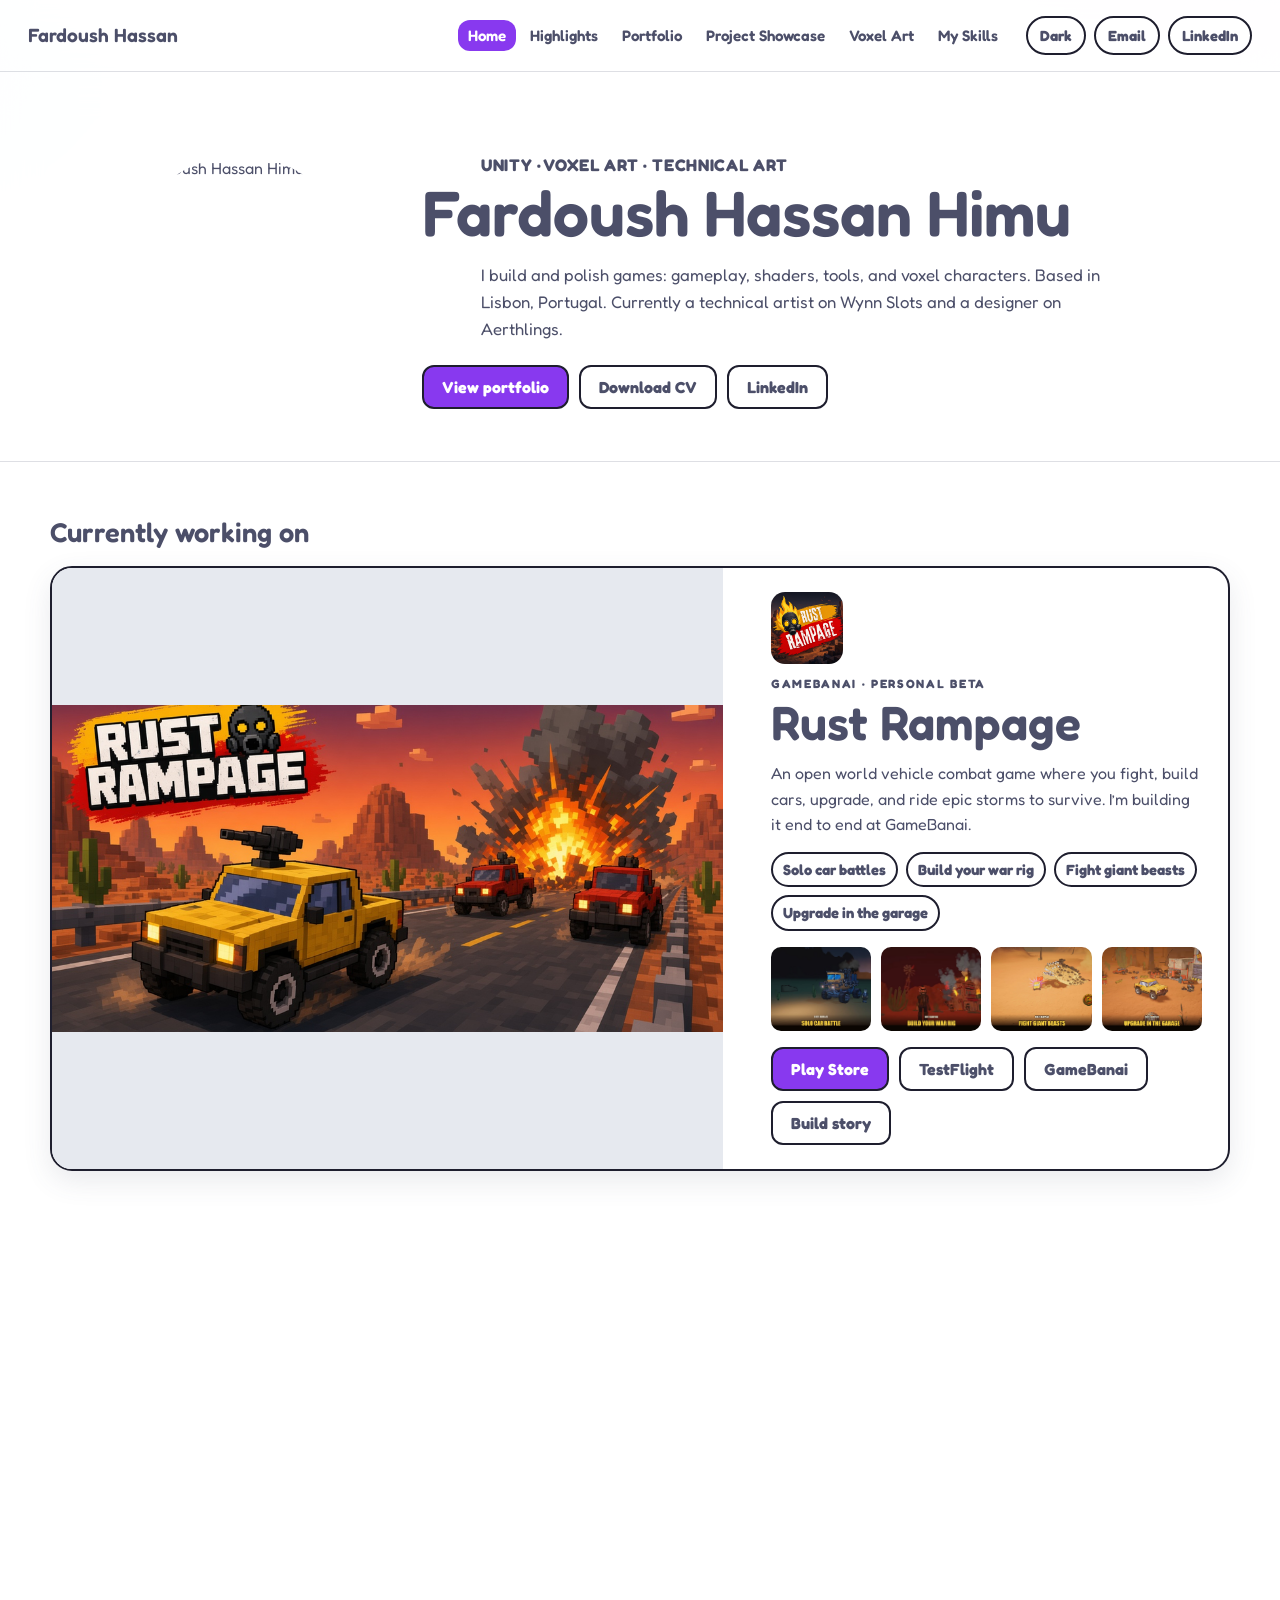
==== commit 883bc4b4: "Point LinkedIn buttons at the public profile that opens without a sign-in popup. Co-authored-by: Cur" ====
--- a/index.html
+++ b/index.html
@@ -33,7 +33,7 @@
     <div class="nav-tools">
       <button class="theme-toggle" type="button" aria-pressed="false">Light</button>
       <a href="mailto:fardoush.hassan82271@gmail.com">Email</a>
-      <a href="https://pt.linkedin.com/in/md-fardoush-hassan" target="_blank" rel="noopener">LinkedIn</a>
+      <a href="https://www.linkedin.com/in/md-fardoush-hassan" target="_blank" rel="noopener noreferrer">LinkedIn</a>
     </div>
   </header>
 
@@ -47,7 +47,7 @@
         <div class="hero-actions">
           <a class="btn btn-light" href="portfolio.html">View portfolio</a>
           <a class="btn btn-ghost" href="https://drive.google.com/file/d/1WO93JC_mYvBaLLRLZGwWwDaK1NmZVfpK/view?usp=sharing" target="_blank" rel="noopener">Download CV</a>
-          <a class="btn btn-ghost" href="https://pt.linkedin.com/in/md-fardoush-hassan" target="_blank" rel="noopener">LinkedIn</a>
+          <a class="btn btn-ghost" href="https://www.linkedin.com/in/md-fardoush-hassan" target="_blank" rel="noopener noreferrer">LinkedIn</a>
         </div>
       </div>
     </div>
@@ -206,7 +206,7 @@
       </div>
       <div class="foot-links">
         <a href="mailto:fardoush.hassan82271@gmail.com">Email</a>
-        <a href="https://pt.linkedin.com/in/md-fardoush-hassan" target="_blank" rel="noopener">LinkedIn</a>
+        <a href="https://www.linkedin.com/in/md-fardoush-hassan" target="_blank" rel="noopener noreferrer">LinkedIn</a>
         <a href="https://www.youtube.com/channel/UCMb7AAhzo5HtcWAdxNUkHGg" target="_blank" rel="noopener">YouTube</a>
         <a href="mySkills.html">My Skills</a>
       </div>
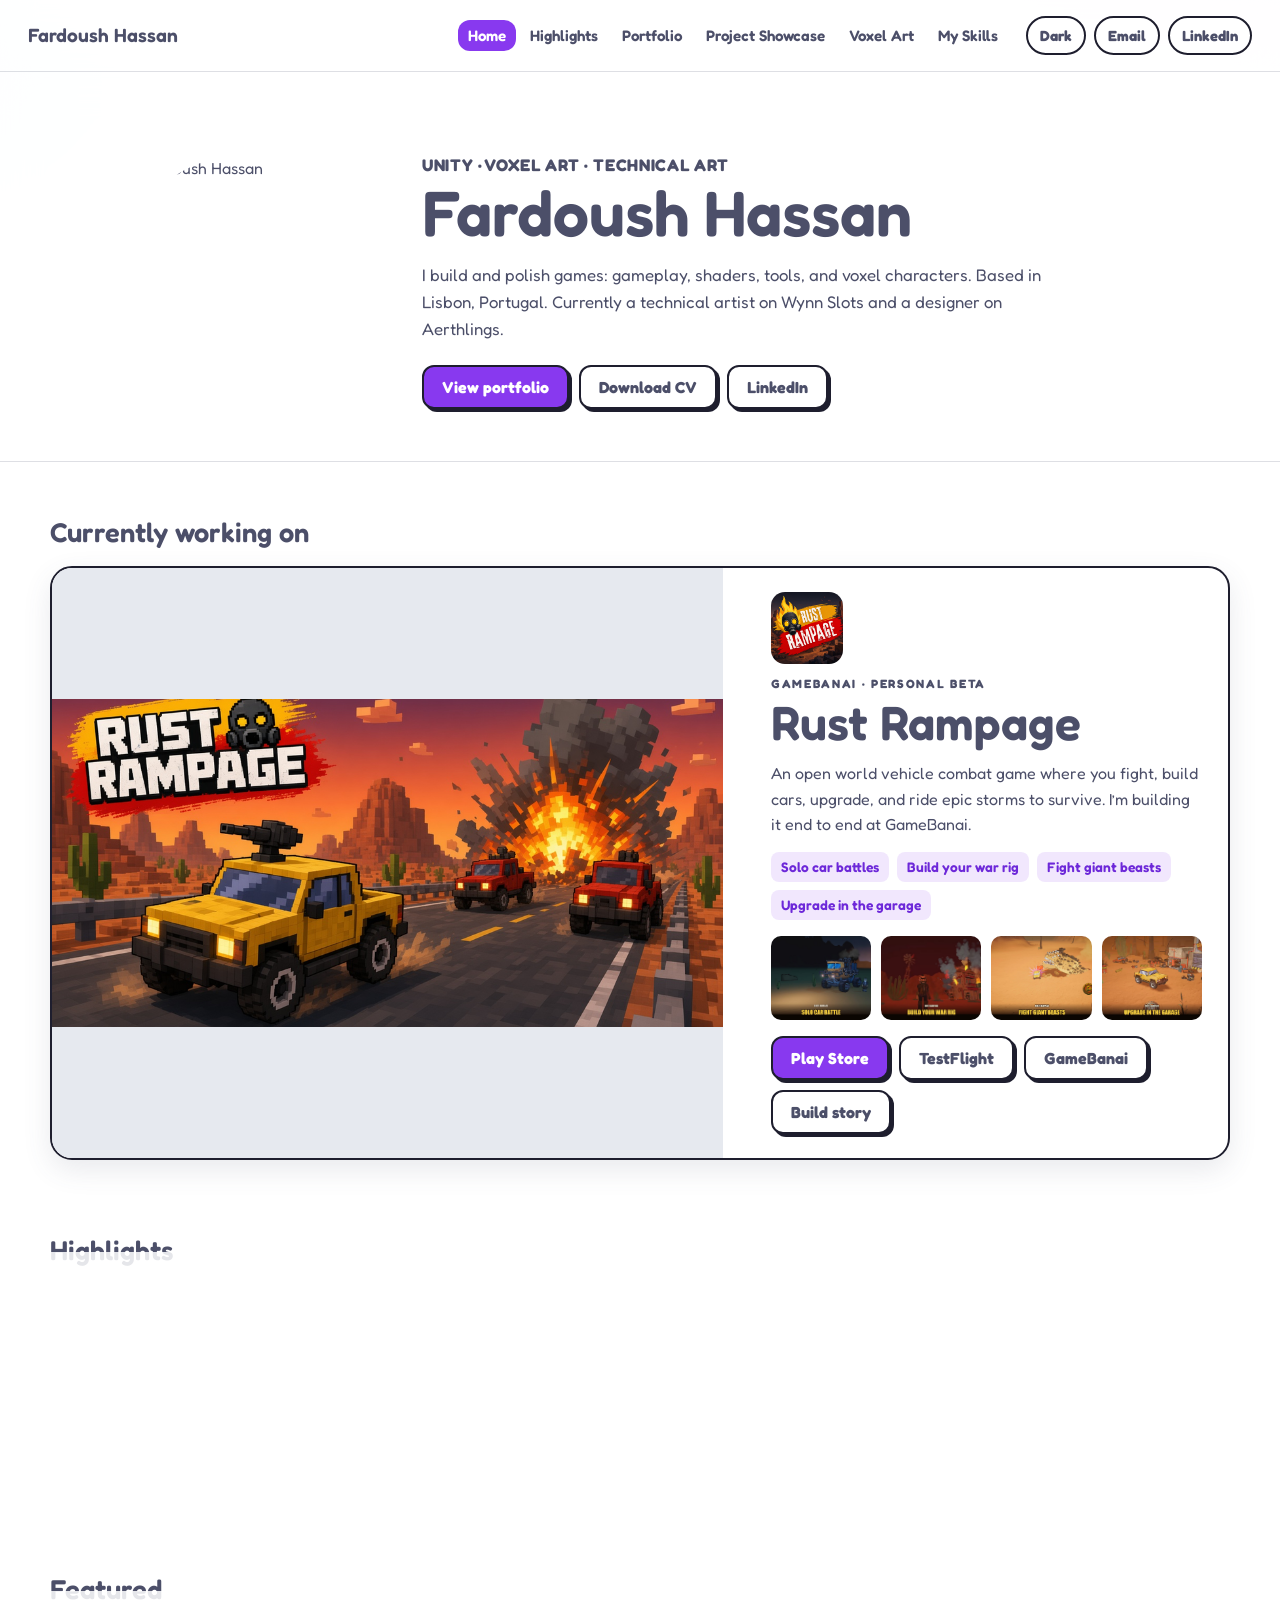
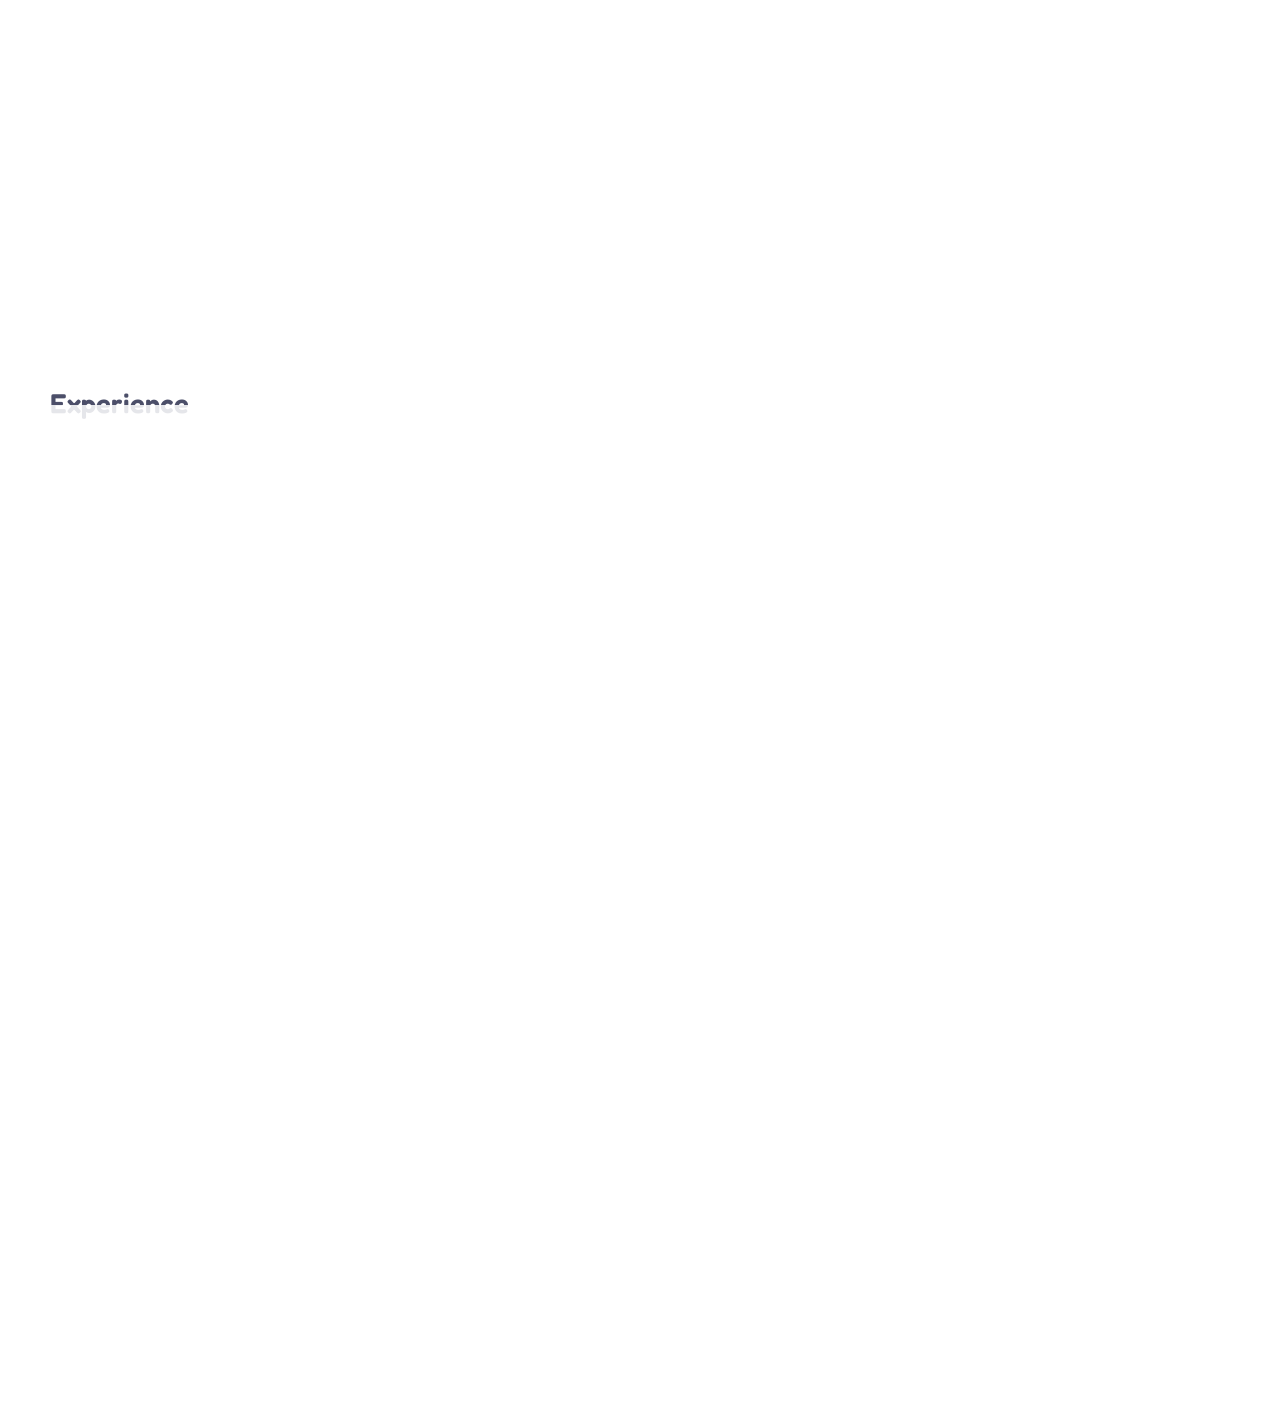
==== commit 93e72b6d: "Left-align the home intro and drop the Himu nickname. Co-authored-by: Cursor <cursoragent@cursor.com" ====
--- a/index.html
+++ b/index.html
@@ -9,11 +9,11 @@
       document.documentElement.setAttribute("data-theme", saved === "dark" ? "dark" : "light");
     })();
   </script>
-  <title>Home — Fardoush Hassan Himu</title>
+  <title>Home — Fardoush Hassan</title>
   <link rel="preconnect" href="https://fonts.googleapis.com">
   <link rel="preconnect" href="https://fonts.gstatic.com" crossorigin>
   <link href="https://fonts.googleapis.com/css2?family=Manrope:wght@400;600;700;800&family=Sora:wght@600;700&display=swap" rel="stylesheet">
-  <link rel="stylesheet" href="css/look.css?v=5">
+  <link rel="stylesheet" href="css/look.css?v=6">
 </head>
 <body>
   <header class="topbar">
@@ -39,10 +39,10 @@
 
   <section class="page-hero">
     <div class="home-hero">
-      <img class="portrait" src="images/profilePicture.jpg" alt="Fardoush Hassan Himu">
+      <img class="portrait" src="images/profilePicture.jpg" alt="Fardoush Hassan">
       <div>
         <p class="role-line">Unity · Voxel art · Technical art</p>
-        <h1>Fardoush Hassan Himu</h1>
+        <h1>Fardoush Hassan</h1>
         <p>I build and polish games: gameplay, shaders, tools, and voxel characters. Based in Lisbon, Portugal. Currently a technical artist on Wynn Slots and a designer on Aerthlings.</p>
         <div class="hero-actions">
           <a class="btn btn-light" href="portfolio.html">View portfolio</a>
@@ -201,7 +201,7 @@
   <footer class="site-foot">
     <div class="wrap">
       <div>
-        <strong>Fardoush Hassan Himu</strong>
+        <strong>Fardoush Hassan</strong>
         <p>Unity game developer, voxel artist, and technical artist. Based in Lisbon, Portugal.</p>
       </div>
       <div class="foot-links">
--- a/css/look.css
+++ b/css/look.css
@@ -260,7 +260,7 @@
   backdrop-filter: blur(16px);
   -webkit-backdrop-filter: blur(16px);
 }
-.text-btn, .btn, .filters button, .nav-tools a, .theme-toggle, .now-points span {
+.text-btn, .btn, .filters button, .nav-tools a, .theme-toggle {
   border: 2px solid #ffffff;
 }
 .story-link {
@@ -343,13 +343,13 @@
   margin-top: 14px;
 }
 .now-points span {
-  border: 1px solid var(--line);
-  background: rgba(255, 255, 255, 0.08);
-  color: var(--ink);
-  border-radius: 999px;
+  border: none;
+  background: rgba(203, 166, 247, 0.16);
+  color: #e6d7ff;
+  border-radius: 8px;
   padding: 4px 10px;
-  font-size: 0.92rem;
-  font-weight: 700;
+  font-size: 0.86rem;
+  font-weight: 600;
 }
 .shot-row {
   display: grid;
@@ -395,7 +395,11 @@
   font-size: 0.92rem;
   font-weight: 700;
 }
-.tags span { background: rgba(255, 255, 255, 0.08); color: #fff4ea; border: 1px solid var(--line); }
+.tags span {
+  background: rgba(203, 166, 247, 0.16);
+  color: #e6d7ff;
+  border: none;
+}
 .game-links { margin-top: auto; }
 .text-btn, .filters button, .tag-list button {
   border: 1px solid var(--line);
@@ -485,20 +489,37 @@
   border: 4px solid #fff;
   justify-self: center;
 }
+.home-hero > div {
+  display: flex;
+  flex-direction: column;
+  align-items: flex-start;
+  text-align: left;
+  min-width: 0;
+}
 .home-hero h1 {
   text-transform: none;
+  text-align: left;
+  width: 100%;
   font-size: clamp(36px, 5vw, 64px);
   letter-spacing: 0;
   line-height: 1.05;
 }
+.page-hero .home-hero p,
+.page-hero .home-hero .role-line {
+  max-width: 62ch;
+  margin-left: 0;
+  margin-right: 0;
+  text-align: left;
+}
 .role-line {
-  margin-top: 8px;
+  margin-top: 0;
   color: var(--accent);
   font-weight: 800;
   letter-spacing: 0.04em;
   text-transform: uppercase;
   font-size: 0.92rem;
 }
+.home-hero .hero-actions { justify-content: flex-start; }
 .hero-actions { display: flex; flex-wrap: wrap; gap: 10px; margin-top: 22px; }
 .btn {
   display: inline-flex;
@@ -518,9 +539,10 @@
   line-height: 1.2;
   box-shadow: none;
 }
-.btn-light { background: #cba6f7; color: #11111b; border: 1px solid #cba6f7; box-shadow: none; }
-.btn-ghost { background: rgba(205, 214, 244, 0.08); color: var(--ink); border: 1px solid rgba(88, 91, 112, 0.85); box-shadow: none; }
-.btn:hover { transform: translateY(-1px); }
+.btn-light { background: #cba6f7; color: #11111b; border: 1px solid #cba6f7; }
+.btn-ghost { background: rgba(205, 214, 244, 0.08); color: var(--ink); border: 1px solid rgba(88, 91, 112, 0.85); }
+.btn { box-shadow: 3px 3px 0 #ffffff; }
+.btn:hover { transform: translate(-1px, -1px); box-shadow: 4px 4px 0 #ffffff; }
 
 .experience { display: grid; gap: 14px; padding-bottom: 30px; }
 .job {
@@ -921,11 +943,15 @@
 html[data-theme="light"] .theme-toggle,
 html[data-theme="light"] .text-btn,
 html[data-theme="light"] .btn-ghost,
-html[data-theme="light"] .filters button,
+html[data-theme="light"] .filters button {
+  background: #ffffff;
+  border-color: rgba(76, 79, 105, 0.18);
+}
 html[data-theme="light"] .tags span,
 html[data-theme="light"] .now-points span {
-  background: #ffffff;
-  border-color: rgba(76, 79, 105, 0.18);
+  background: rgba(136, 57, 239, 0.12);
+  color: #6d28d9;
+  border: none;
 }
 html[data-theme="light"] .now-art,
 html[data-theme="light"] .case img,
@@ -946,11 +972,21 @@
 html[data-theme="light"] .filters button,
 html[data-theme="light"] .nav-tools a,
 html[data-theme="light"] .theme-toggle,
-html[data-theme="light"] .now-points span,
 html[data-theme="light"] .btn-light,
 html[data-theme="light"] .btn-ghost {
   border: 2px solid #1e1e2e;
 }
+html[data-theme="light"] .now-points span,
+html[data-theme="light"] .tags span {
+  border: none;
+  box-shadow: none;
+}
+html[data-theme="light"] .btn {
+  box-shadow: 3px 3px 0 #1e1e2e;
+}
+html[data-theme="light"] .btn:hover {
+  box-shadow: 4px 4px 0 #1e1e2e;
+}
 html[data-theme="light"] .nav-toggle span:before,
 html[data-theme="light"] .nav-toggle span:after {
   background: #4c4f69;
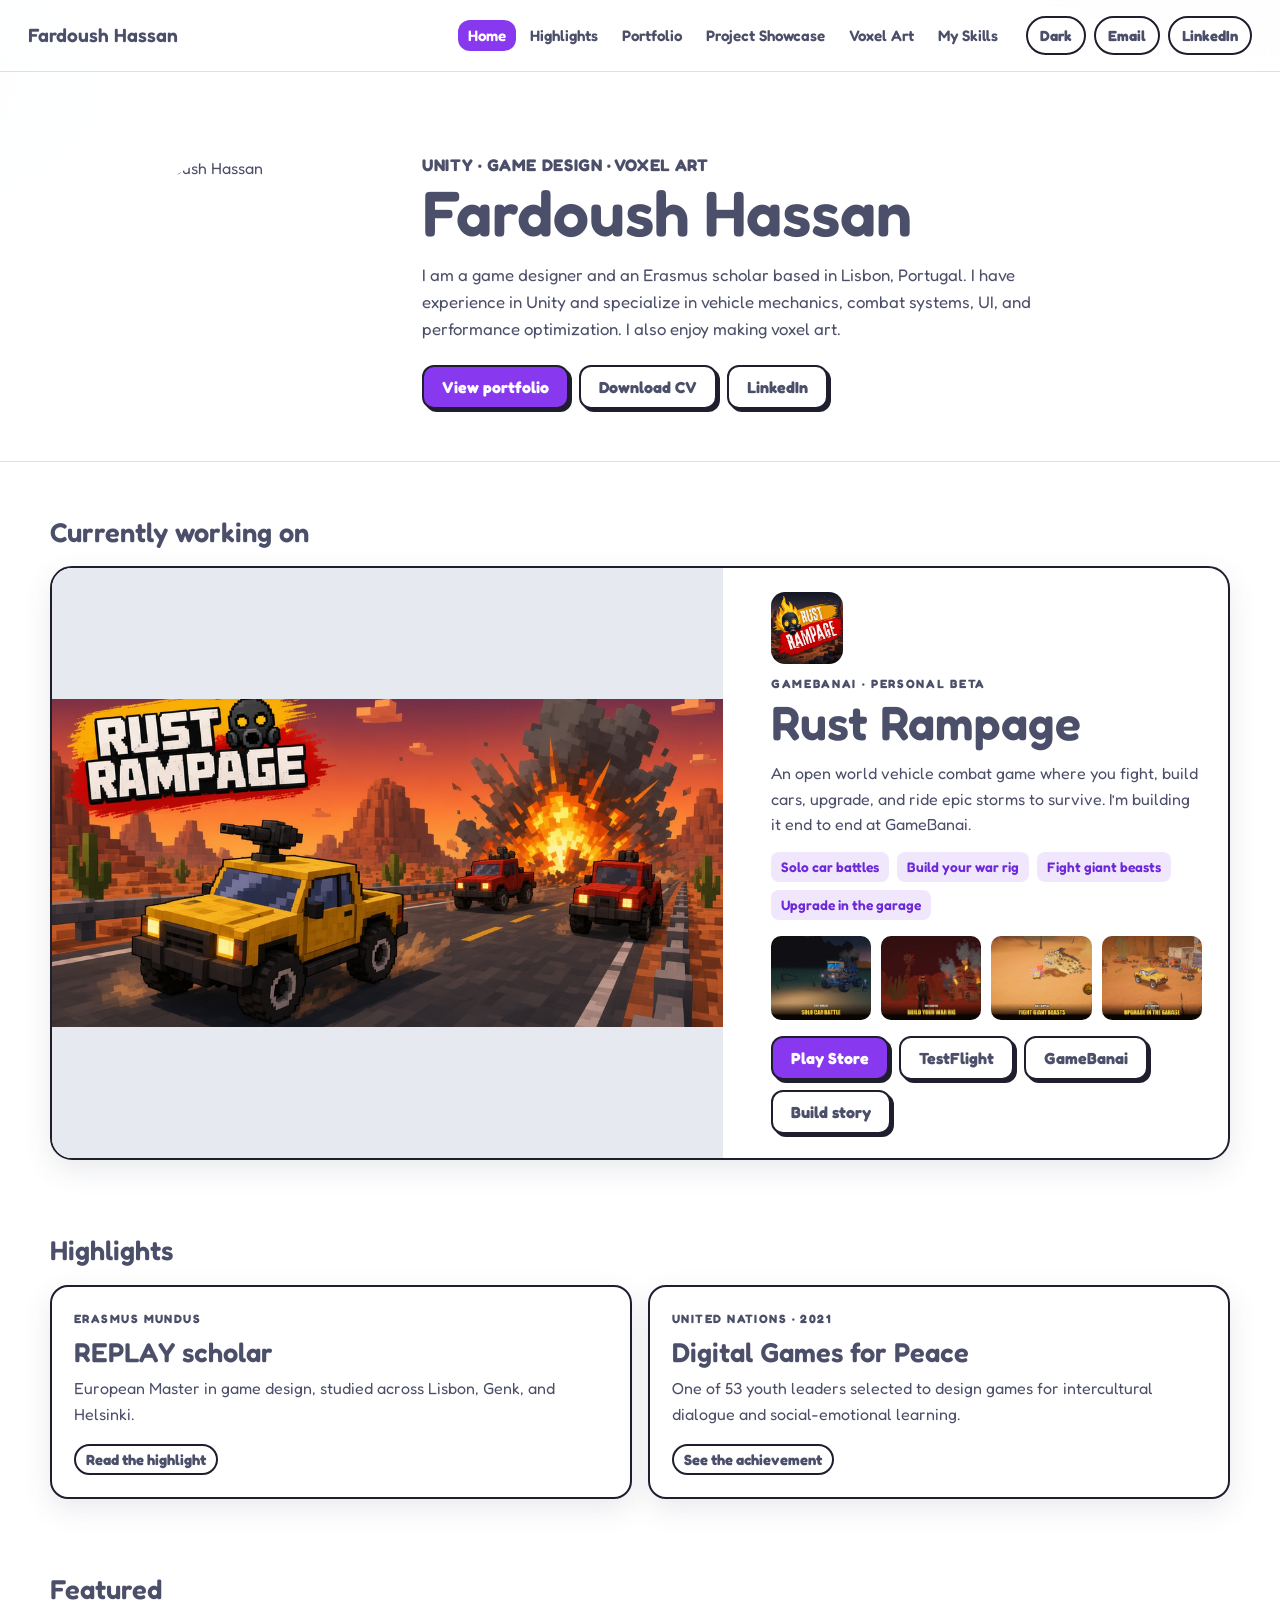
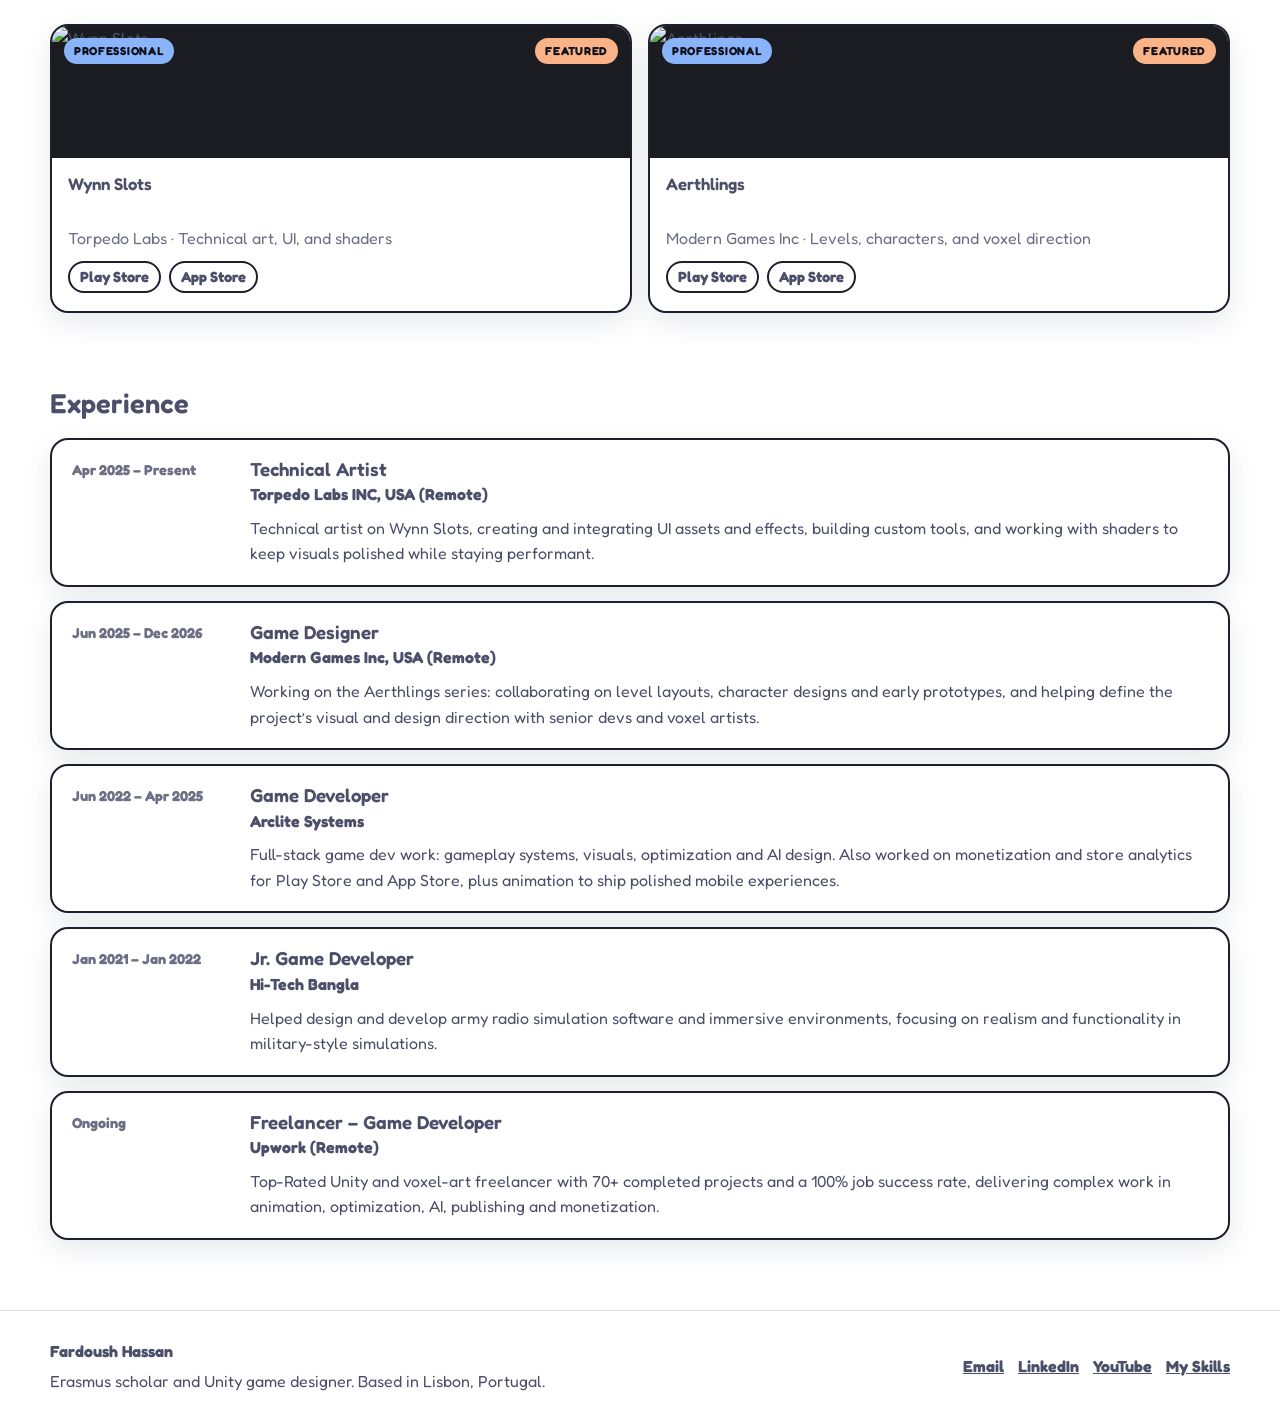
==== commit 4da36aa7: "Rewrite the home intro around game design, Unity, and voxel art. Co-authored-by: Cursor <cursoragent" ====
--- a/index.html
+++ b/index.html
@@ -41,9 +41,9 @@
     <div class="home-hero">
       <img class="portrait" src="images/profilePicture.jpg" alt="Fardoush Hassan">
       <div>
-        <p class="role-line">Unity · Voxel art · Technical art</p>
+        <p class="role-line">Unity · Game design · Voxel art</p>
         <h1>Fardoush Hassan</h1>
-        <p>I build and polish games: gameplay, shaders, tools, and voxel characters. Based in Lisbon, Portugal. Currently a technical artist on Wynn Slots and a designer on Aerthlings.</p>
+        <p>I am a game designer and an Erasmus scholar based in Lisbon, Portugal. I have experience in Unity and specialize in vehicle mechanics, combat systems, UI, and performance optimization. I also enjoy making voxel art.</p>
         <div class="hero-actions">
           <a class="btn btn-light" href="portfolio.html">View portfolio</a>
           <a class="btn btn-ghost" href="https://drive.google.com/file/d/1WO93JC_mYvBaLLRLZGwWwDaK1NmZVfpK/view?usp=sharing" target="_blank" rel="noopener">Download CV</a>
@@ -202,7 +202,7 @@
     <div class="wrap">
       <div>
         <strong>Fardoush Hassan</strong>
-        <p>Unity game developer, voxel artist, and technical artist. Based in Lisbon, Portugal.</p>
+        <p>Erasmus scholar and Unity game designer. Based in Lisbon, Portugal.</p>
       </div>
       <div class="foot-links">
         <a href="mailto:fardoush.hassan82271@gmail.com">Email</a>
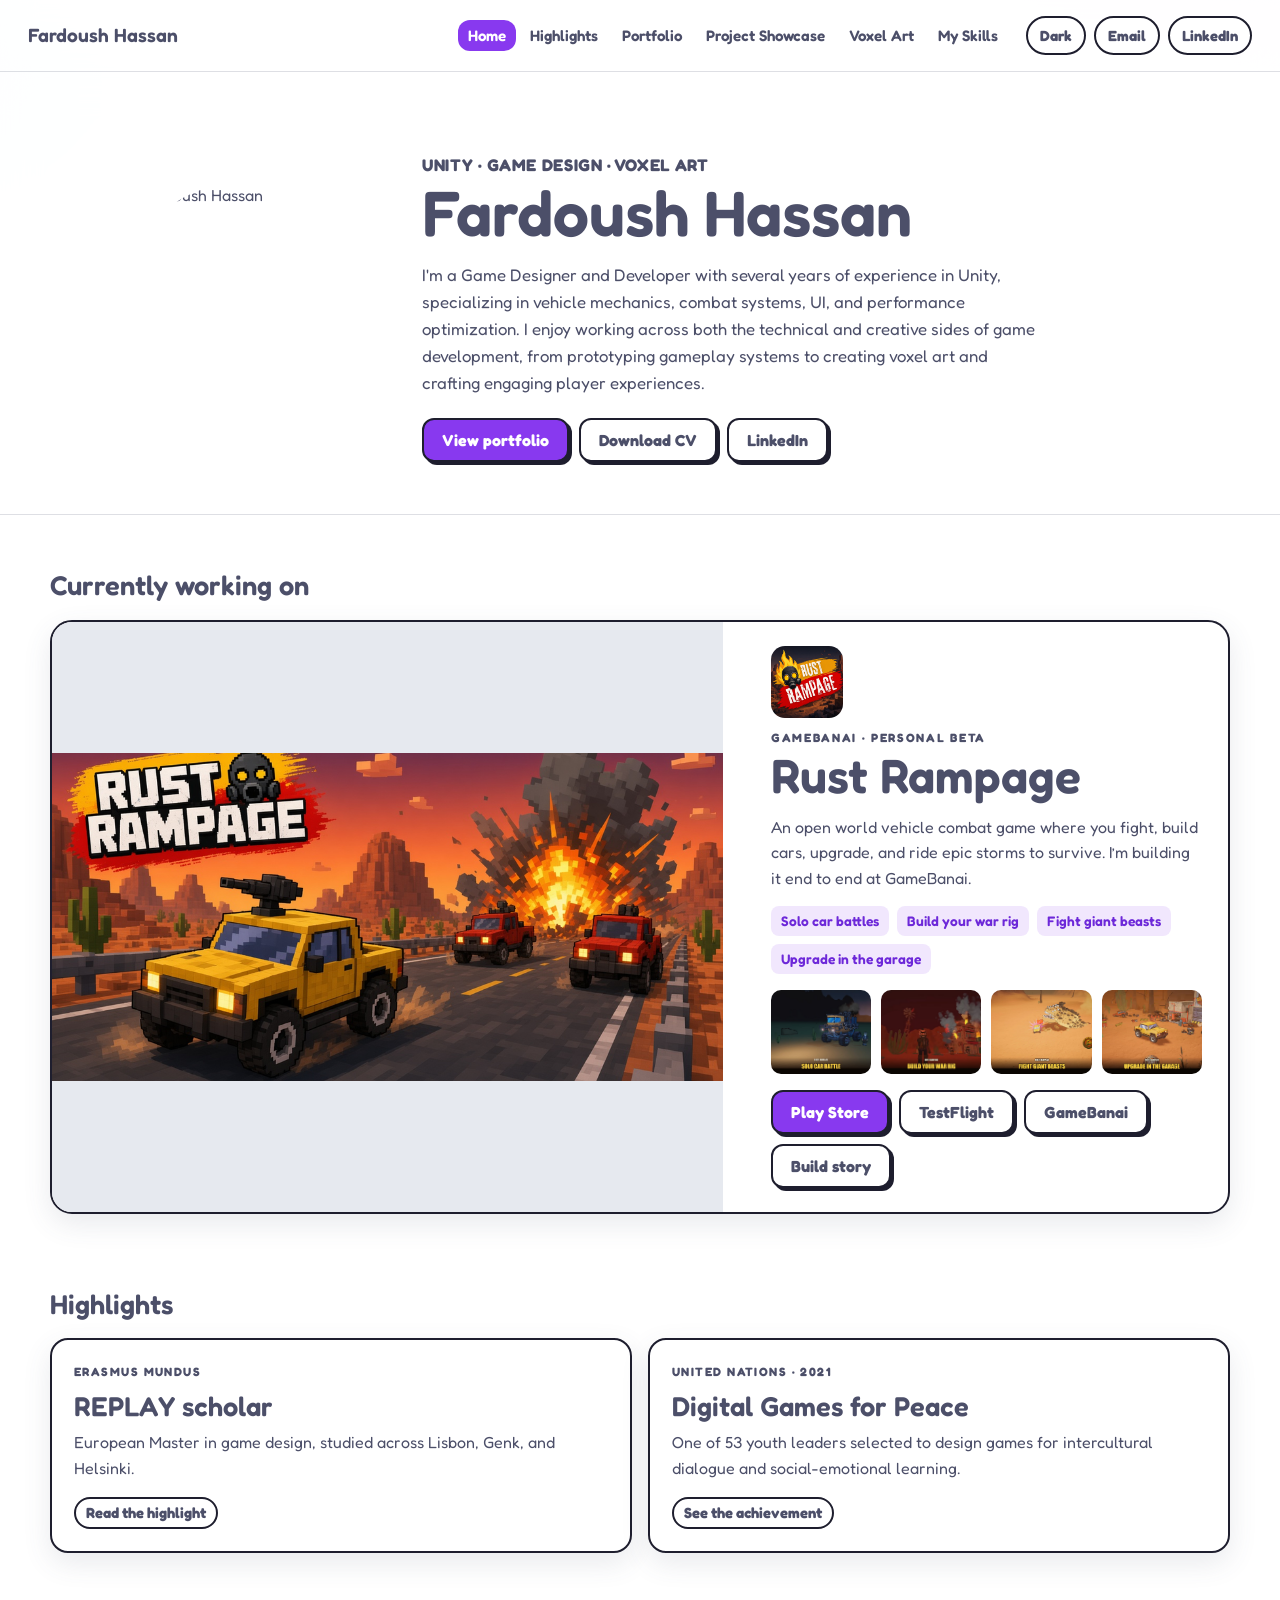
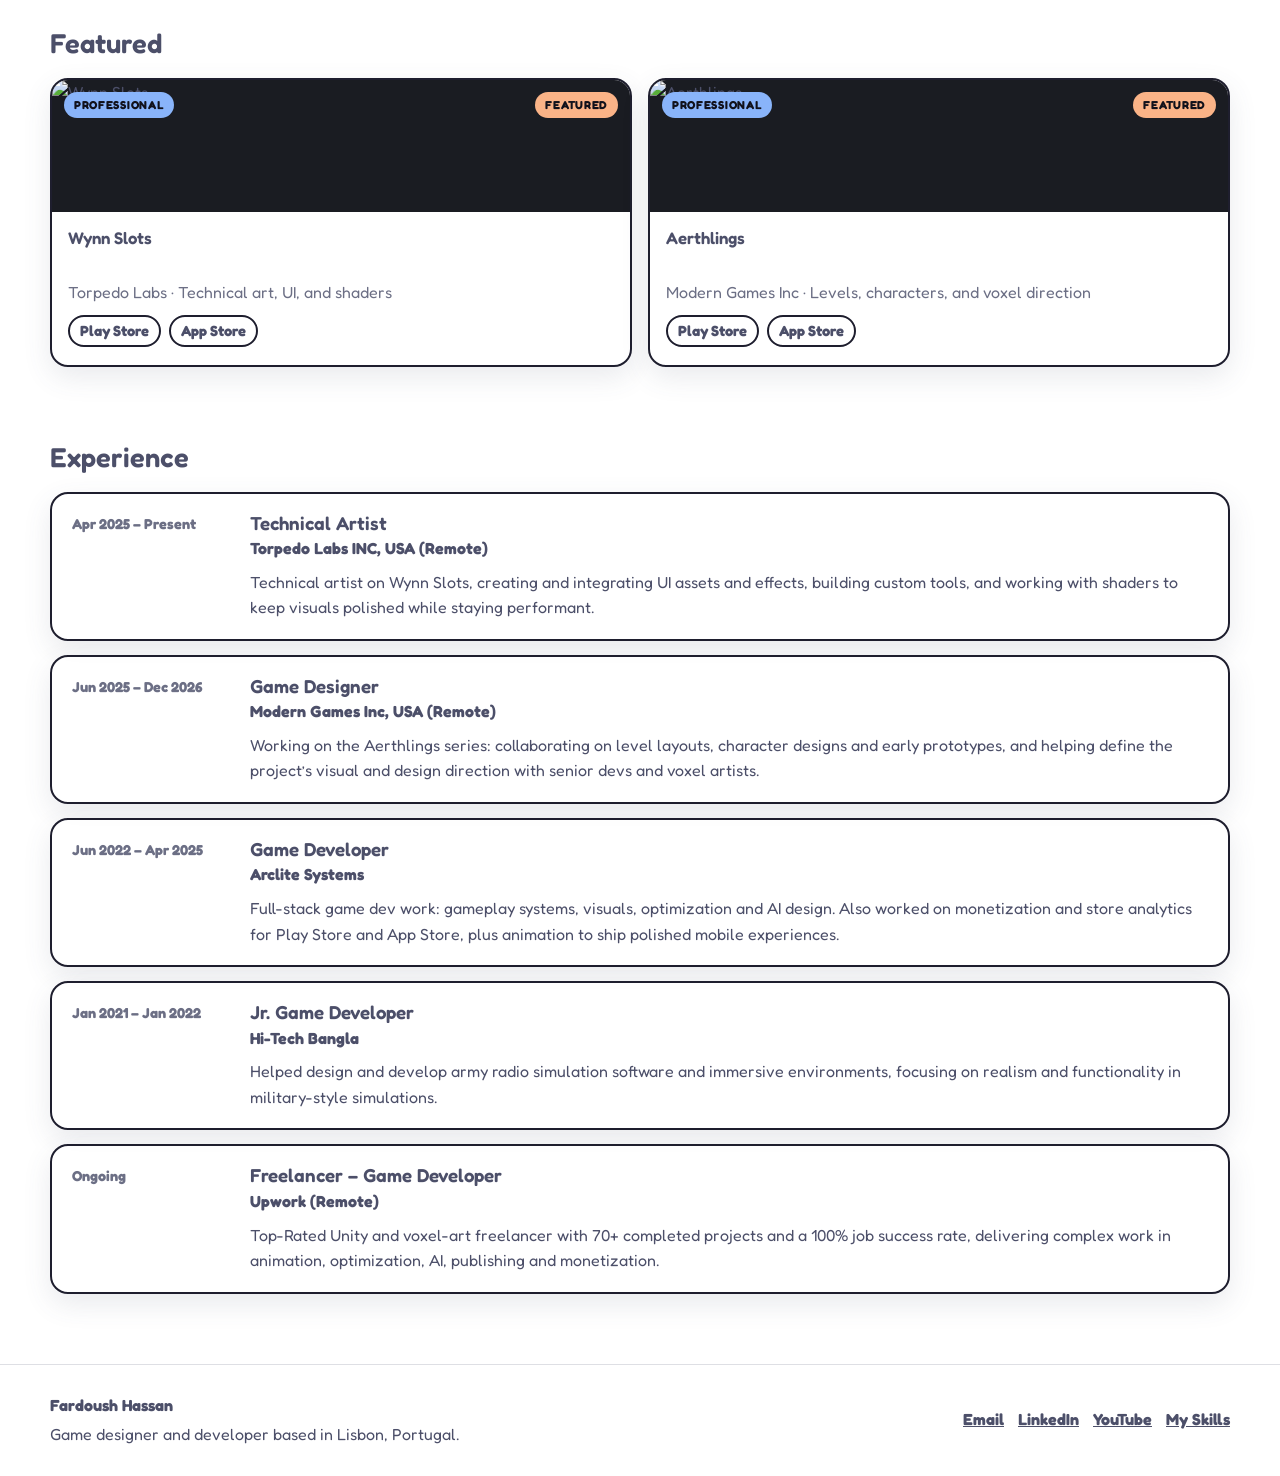
==== commit ac7c710a: "Update the home intro to the game designer and developer description. Co-authored-by: Cursor <cursor" ====
--- a/index.html
+++ b/index.html
@@ -43,7 +43,7 @@
       <div>
         <p class="role-line">Unity · Game design · Voxel art</p>
         <h1>Fardoush Hassan</h1>
-        <p>I am a game designer and an Erasmus scholar based in Lisbon, Portugal. I have experience in Unity and specialize in vehicle mechanics, combat systems, UI, and performance optimization. I also enjoy making voxel art.</p>
+        <p>I'm a Game Designer and Developer with several years of experience in Unity, specializing in vehicle mechanics, combat systems, UI, and performance optimization. I enjoy working across both the technical and creative sides of game development, from prototyping gameplay systems to creating voxel art and crafting engaging player experiences.</p>
         <div class="hero-actions">
           <a class="btn btn-light" href="portfolio.html">View portfolio</a>
           <a class="btn btn-ghost" href="https://drive.google.com/file/d/1WO93JC_mYvBaLLRLZGwWwDaK1NmZVfpK/view?usp=sharing" target="_blank" rel="noopener">Download CV</a>
@@ -202,7 +202,7 @@
     <div class="wrap">
       <div>
         <strong>Fardoush Hassan</strong>
-        <p>Erasmus scholar and Unity game designer. Based in Lisbon, Portugal.</p>
+        <p>Game designer and developer based in Lisbon, Portugal.</p>
       </div>
       <div class="foot-links">
         <a href="mailto:fardoush.hassan82271@gmail.com">Email</a>
